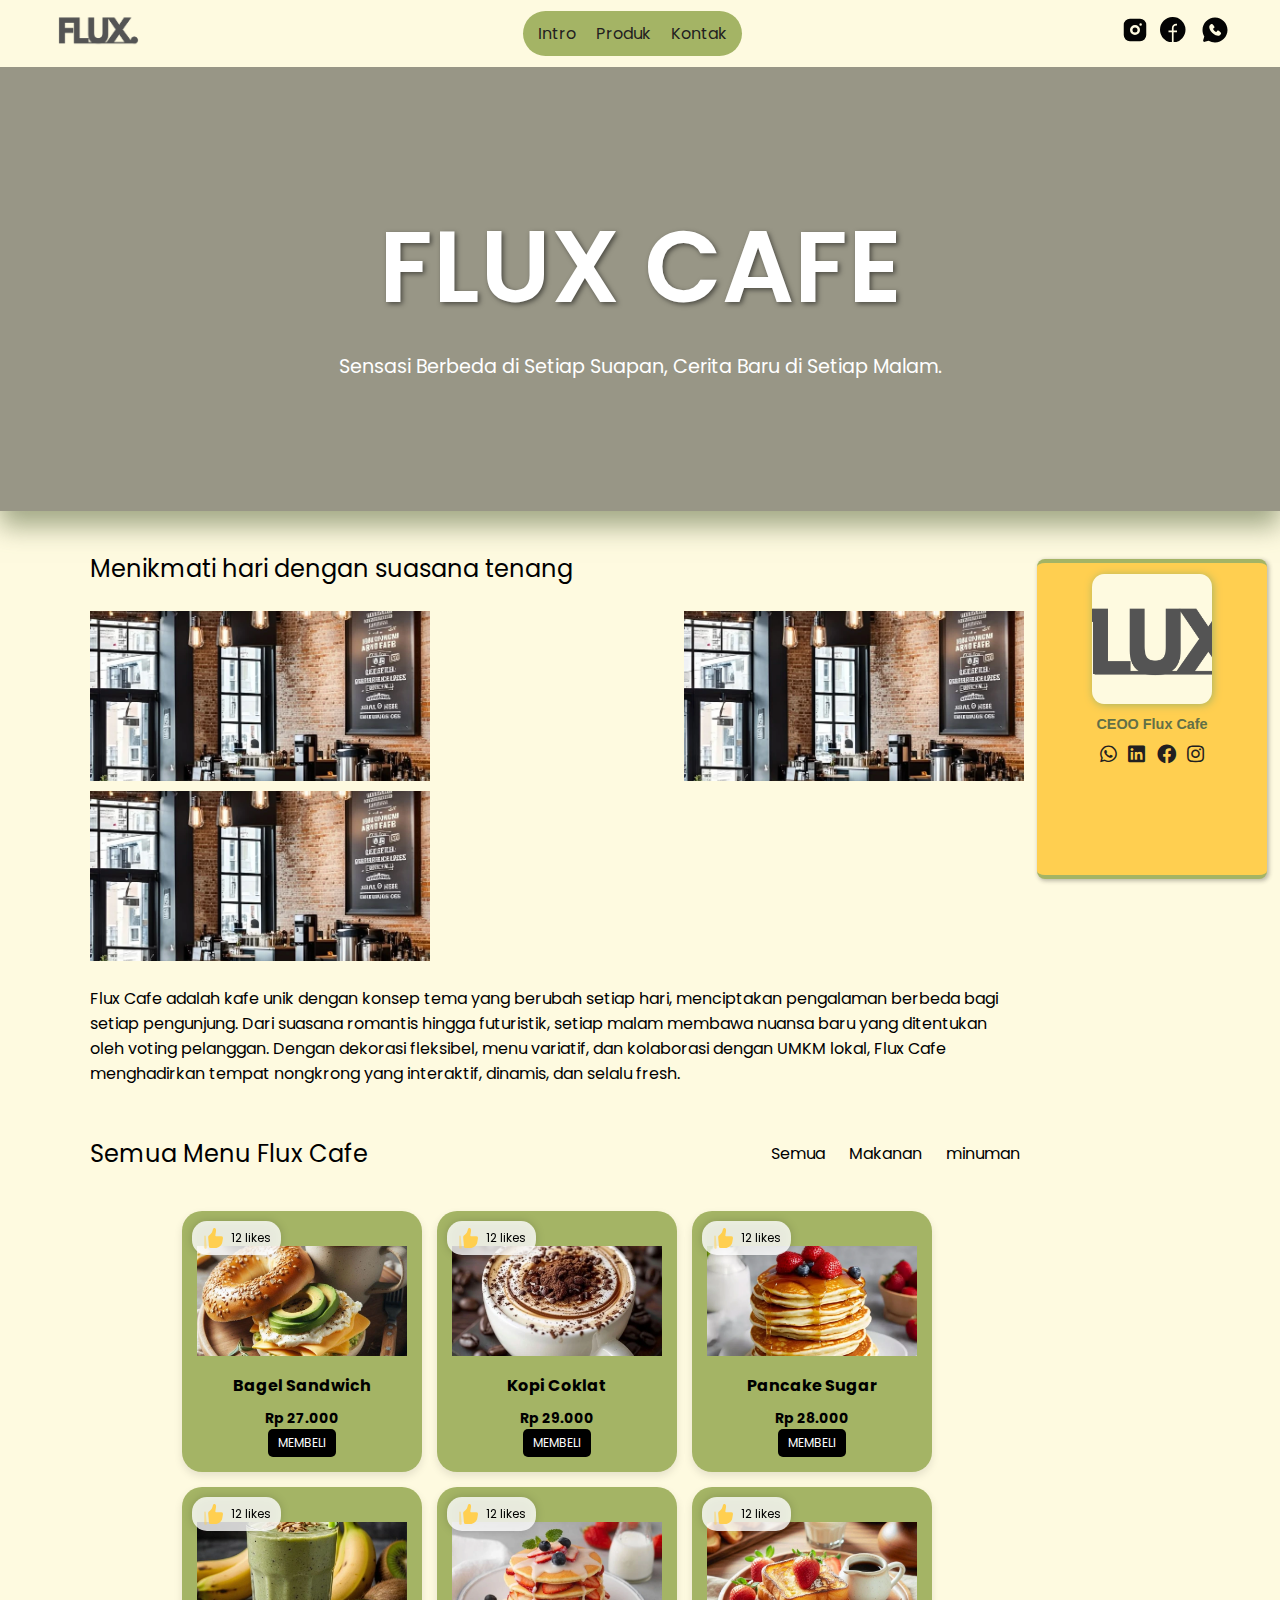
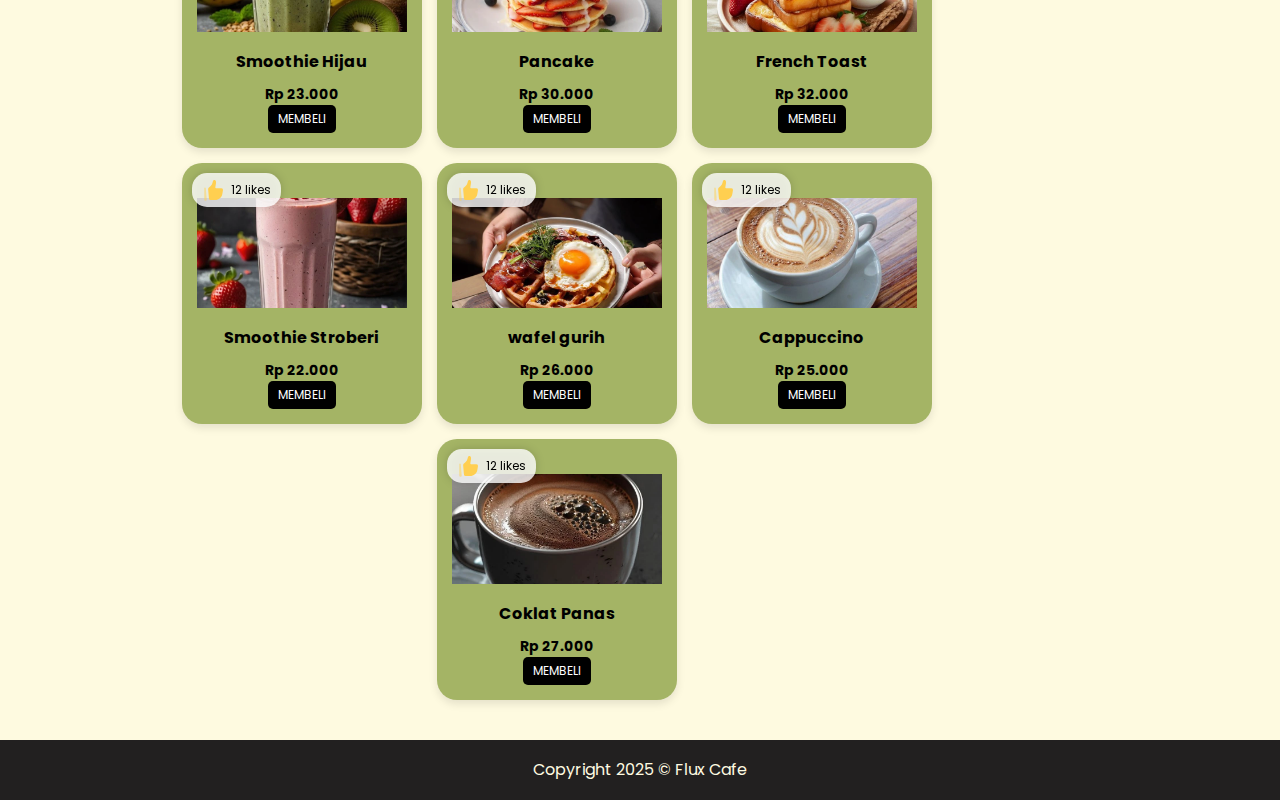
==== index.html @ 7bf309d8 "feat: menambahkan semua file dan berkas yang telah terbuat" ====
<!DOCTYPE html>
<html lang="en">

<head>
	<meta charset="UTF-8">
	<meta name="viewport" content="width=device-width, initial-scale=1.0">
	<title>Fluex Cafe | Landing Page</title>
	<link rel="stylesheet" href="assets/css/style.css">
	<link rel="preconnect" href="https://fonts.googleapis.com">
<!-- font  -->
<link rel="preconnect" href="https://fonts.googleapis.com">
<link rel="preconnect" href="https://fonts.gstatic.com" crossorigin>
<link href="https://fonts.googleapis.com/css2?family=Inter:ital,opsz,wght@0,14..32,100..900;1,14..32,100..900&family=Noto+Sans:ital,wght@0,100..900;1,100..900&family=Poppins:wght@300;400;600&display=swap" rel="stylesheet">
<!-- icon -->
  <!-- CDN -->
  <link rel="stylesheet" href="https://cdnjs.cloudflare.com/ajax/libs/font-awesome/5.15.4/css/all.min.css" integrity="sha512-1ycn6IcaQQ40/MKBW2W4Rhis/DbILU74C1vSrLJxCq57o941Ym01SwNsOMqvEBFlcgUa6xLiPY/NS5R+E6ztJQ==" crossorigin="anonymous" referrerpolicy="no-referrer">
</head>

<body>
	<header>
		<div class="logo">
			<img src="assets/img/icon-flux.png" alt="Flux Logo">
		</div>
		
		<nav>
			<ul class="nav-links">
				<li><a href="#intro">Intro</a>
				</li>
				<li><a href="#produk">Produk</a></li>
				<li><a href="#produk">Kontak</a></li>
			</ul>
		</nav>
		<div class="social-media">
			<div class="media">
				<a href="#">
					<svg xmlns="http://www.w3.org/2000/svg" width="100%" viewBox="0 0 24 24">
						<g fill="none">
							<path
								d="m12.593 23.258l-.011.002l-.071.035l-.02.004l-.014-.004l-.071-.035q-.016-.005-.024.005l-.004.01l-.017.428l.005.02l.01.013l.104.074l.015.004l.012-.004l.104-.074l.012-.016l.004-.017l-.017-.427q-.004-.016-.017-.018m.265-.113l-.013.002l-.185.093l-.01.01l-.003.011l.018.43l.005.012l.008.007l.201.093q.019.005.029-.008l.004-.014l-.034-.614q-.005-.018-.02-.022m-.715.002a.02.02 0 0 0-.027.006l-.006.014l-.034.614q.001.018.017.024l.015-.002l.201-.093l.01-.008l.004-.011l.017-.43l-.003-.012l-.01-.01z" />
							<path fill="#040404"
								d="M16 3a5 5 0 0 1 5 5v8a5 5 0 0 1-5 5H8a5 5 0 0 1-5-5V8a5 5 0 0 1 5-5zm-4 5a4 4 0 1 0 0 8a4 4 0 0 0 0-8m0 2a2 2 0 1 1 0 4a2 2 0 0 1 0-4m4.5-3.5a1 1 0 1 0 0 2a1 1 0 0 0 0-2" />
						</g>
					</svg>
				</a>
			</div>
			<div class="media"> <a href="#">
					<svg xmlns="http://www.w3.org/2000/svg" width="85%" viewBox="0 0 15 15">
						<path fill="#040404"
							d="M0 7.5a7.5 7.5 0 1 1 8 7.484V9h2V8H8V6.5A1.5 1.5 0 0 1 9.5 5h.5V4h-.5A2.5 2.5 0 0 0 7 6.5V8H5v1h2v5.984A7.5 7.5 0 0 1 0 7.5" />
					</svg>
				</a></div>
			<div class="media">
				<a href="#"><svg xmlns="http://www.w3.org/2000/svg" width="100%" viewBox="0 0 24 24">
						<g fill="none" fill-rule="evenodd">
							<path
								d="m12.593 23.258l-.011.002l-.071.035l-.02.004l-.014-.004l-.071-.035q-.016-.005-.024.005l-.004.01l-.017.428l.005.02l.01.013l.104.074l.015.004l.012-.004l.104-.074l.012-.016l.004-.017l-.017-.427q-.004-.016-.017-.018m.265-.113l-.013.002l-.185.093l-.01.01l-.003.011l.018.43l.005.012l.008.007l.201.093q.019.005.029-.008l.004-.014l-.034-.614q-.005-.018-.02-.022m-.715.002a.02.02 0 0 0-.027.006l-.006.014l-.034.614q.001.018.017.024l.015-.002l.201-.093l.01-.008l.004-.011l.017-.43l-.003-.012l-.01-.01z" />
							<path fill="#040404"
								d="M12 2C6.477 2 2 6.477 2 12c0 1.89.525 3.66 1.438 5.168L2.546 20.2A1.01 1.01 0 0 0 3.8 21.454l3.032-.892A9.96 9.96 0 0 0 12 22c5.523 0 10-4.477 10-10S17.523 2 12 2M9.738 14.263c2.023 2.022 3.954 2.289 4.636 2.314c1.037.038 2.047-.754 2.44-1.673a.7.7 0 0 0-.088-.703c-.548-.7-1.289-1.203-2.013-1.703a.71.71 0 0 0-.973.158l-.6.915a.23.23 0 0 1-.305.076c-.407-.233-1-.629-1.426-1.055s-.798-.992-1.007-1.373a.23.23 0 0 1 .067-.291l.924-.686a.71.71 0 0 0 .12-.94c-.448-.656-.97-1.49-1.727-2.043a.7.7 0 0 0-.684-.075c-.92.394-1.716 1.404-1.678 2.443c.025.682.292 2.613 2.314 4.636" />
						</g>
					</svg></a>
			</div>
		</div>
		<!-- checked -->
		<!-- <label for="menu-hamburger"> -->

		
		<!-- <div  id="menu-hamburger" class="hamburger">
			<span ></span>
			<span></span>
			<span ></span>
			<span></span>	
		</div> -->

	</header>
	<div class="background">
		<div class="content">
			<h1>FLUX CAFE</h1>
			<p class="">Sensasi Berbeda di Setiap Suapan, Cerita Baru di Setiap Malam.</p>
		</div>
	</div>
	<main>
			<section class="about-cafe">
				<div class="about-text">
					<h2>Menikmati hari dengan suasana tenang</h2>
					<!-- <hr> -->
				</div>
				
				<div class="about-images">
					<figure class="image-box">
						<img src="/assets/img/cafe/641bdd769d71641649d7f9b289ea0843.webp" width="100%" alt="Suasana Cafe">
					</figure>
					<figure class="image-box">
						<img src="/assets/img/cafe/641bdd769d71641649d7f9b289ea0843.webp" width="100%" alt="Menu Andalan">
					</figure>
					<figure class="image-box">
						<img src="/assets/img/cafe/641bdd769d71641649d7f9b289ea0843.webp" width="100%" alt="Pengalaman Unik">
					</figure>
				</div>
				
				<article>
					<p>
						<strong>Flux Cafe</strong> adalah kafe unik dengan konsep tema yang berubah setiap hari, menciptakan pengalaman berbeda bagi setiap pengunjung. Dari suasana romantis hingga futuristik, setiap malam membawa nuansa baru yang ditentukan oleh voting pelanggan. Dengan dekorasi fleksibel, menu variatif, dan kolaborasi dengan UMKM lokal, Flux Cafe menghadirkan tempat nongkrong yang interaktif, dinamis, dan selalu fresh.
					</p>
				</article>
			</section>
			<section class="menu-flux">
					<!-- <h2>Menikmati hari dengan suasana tenang</h2> -->
					
					<article class="menu-flux-link">
						<h2>Semua Menu Flux Cafe</h2>
						<ul>
							<li id="semua" onClick="showAllMenu()">
								Semua
							</li>
							<li id="Makanan" onclick="filterMenu('food')">
								Makanan
							</li>
							<li id="minuman" onclick="filterMenu('drink')">
								minuman
							</li>
						</ul>
					</article>
					<div class="menu-card">
						
						
						<!-- <div class="product-card">
							<div class="like-badge">
								<svg xmlns="http://www.w3.org/2000/svg" width="24" height="24" viewBox="0 0 24 24"><path fill="#FFCF50" d="m20.27 16.265l.705-4.08a1.666 1.666 0 0 0-1.64-1.95h-5.182a.833.833 0 0 1-.821-.969l.663-4.045a4.8 4.8 0 0 0-.09-1.973a1.64 1.64 0 0 0-1.093-1.137l-.145-.047a1.35 1.35 0 0 0-.993.068c-.34.164-.588.463-.68.818l-.476 1.834a7.6 7.6 0 0 1-.656 1.679c-.416.777-1.058 1.4-1.725 1.975l-1.44 1.24a1.67 1.67 0 0 0-.572 1.406l.813 9.393A1.666 1.666 0 0 0 8.596 22h4.649c3.481 0 6.452-2.426 7.024-5.735"/><path fill="#FFCF50" fill-rule="evenodd" d="M2.968 9.485a.75.75 0 0 1 .78.685l.97 11.236a1.237 1.237 0 1 1-2.468.107V10.234a.75.75 0 0 1 .718-.749" clip-rule="evenodd" opacity="0.5"/></svg> 30 likes
							</div>
							<figure class="product-image">
								<img src="/assets/img/cafe/641bdd769d71641649d7f9b289ea0843.webp" alt="Lavender Shake">
							</figure>
							<h3 class="product-title">Lavender Shake</h3>
							<p class="product-price">$20.00 <button class="buy-btn">BUY NOW</button></p>
						</div>
						<div class="product-card">
							<div class="like-badge">
								<svg xmlns="http://www.w3.org/2000/svg" width="24" height="24" viewBox="0 0 24 24"><path fill="#FFCF50" d="m20.27 16.265l.705-4.08a1.666 1.666 0 0 0-1.64-1.95h-5.182a.833.833 0 0 1-.821-.969l.663-4.045a4.8 4.8 0 0 0-.09-1.973a1.64 1.64 0 0 0-1.093-1.137l-.145-.047a1.35 1.35 0 0 0-.993.068c-.34.164-.588.463-.68.818l-.476 1.834a7.6 7.6 0 0 1-.656 1.679c-.416.777-1.058 1.4-1.725 1.975l-1.44 1.24a1.67 1.67 0 0 0-.572 1.406l.813 9.393A1.666 1.666 0 0 0 8.596 22h4.649c3.481 0 6.452-2.426 7.024-5.735"/><path fill="#FFCF50" fill-rule="evenodd" d="M2.968 9.485a.75.75 0 0 1 .78.685l.97 11.236a1.237 1.237 0 1 1-2.468.107V10.234a.75.75 0 0 1 .718-.749" clip-rule="evenodd" opacity="0.5"/></svg> 30 likes
							</div>
							<figure class="product-image">
								<img src="/assets/img/cafe/641bdd769d71641649d7f9b289ea0843.webp" alt="Lavender Shake">
							</figure>
							<h3 class="product-title">Lavender Shake</h3>
							<p class="product-price">$20.00 <button class="buy-btn">BUY NOW</button></p>
						</div>
						<div class="product-card">
							<div class="like-badge">
								<svg xmlns="http://www.w3.org/2000/svg" width="24" height="24" viewBox="0 0 24 24"><path fill="#FFCF50" d="m20.27 16.265l.705-4.08a1.666 1.666 0 0 0-1.64-1.95h-5.182a.833.833 0 0 1-.821-.969l.663-4.045a4.8 4.8 0 0 0-.09-1.973a1.64 1.64 0 0 0-1.093-1.137l-.145-.047a1.35 1.35 0 0 0-.993.068c-.34.164-.588.463-.68.818l-.476 1.834a7.6 7.6 0 0 1-.656 1.679c-.416.777-1.058 1.4-1.725 1.975l-1.44 1.24a1.67 1.67 0 0 0-.572 1.406l.813 9.393A1.666 1.666 0 0 0 8.596 22h4.649c3.481 0 6.452-2.426 7.024-5.735"/><path fill="#FFCF50" fill-rule="evenodd" d="M2.968 9.485a.75.75 0 0 1 .78.685l.97 11.236a1.237 1.237 0 1 1-2.468.107V10.234a.75.75 0 0 1 .718-.749" clip-rule="evenodd" opacity="0.5"/></svg> 30 likes
							</div>
							<figure class="product-image">
								<img src="/assets/img/cafe/641bdd769d71641649d7f9b289ea0843.webp" alt="Lavender Shake">
							</figure>
							<h3 class="product-title">Lavender Shake</h3>
							<p class="product-price">$20.00 <button class="buy-btn">BUY NOW</button></p>
						</div>
						<div class="product-card">
							<div class="like-badge">
								<svg xmlns="http://www.w3.org/2000/svg" width="24" height="24" viewBox="0 0 24 24"><path fill="#FFCF50" d="m20.27 16.265l.705-4.08a1.666 1.666 0 0 0-1.64-1.95h-5.182a.833.833 0 0 1-.821-.969l.663-4.045a4.8 4.8 0 0 0-.09-1.973a1.64 1.64 0 0 0-1.093-1.137l-.145-.047a1.35 1.35 0 0 0-.993.068c-.34.164-.588.463-.68.818l-.476 1.834a7.6 7.6 0 0 1-.656 1.679c-.416.777-1.058 1.4-1.725 1.975l-1.44 1.24a1.67 1.67 0 0 0-.572 1.406l.813 9.393A1.666 1.666 0 0 0 8.596 22h4.649c3.481 0 6.452-2.426 7.024-5.735"/><path fill="#FFCF50" fill-rule="evenodd" d="M2.968 9.485a.75.75 0 0 1 .78.685l.97 11.236a1.237 1.237 0 1 1-2.468.107V10.234a.75.75 0 0 1 .718-.749" clip-rule="evenodd" opacity="0.5"/></svg> 30 likes
							</div>
							<figure class="product-image">
								<img src="/assets/img/cafe/641bdd769d71641649d7f9b289ea0843.webp" alt="Lavender Shake">
							</figure>
							<h3 class="product-title">Lavender Shake</h3>
							<p class="product-price">$20.00 <button class="buy-btn">BUY NOW</button></p>
						</div> -->
						
					</div>
					
					
			</section>
	</main>
	<aside id="kontak">
		<div class="profile">
			<!-- <img src="assets/img/profile.png" width="150px" alt="mkeyzxi"> -->
			<img src="assets/img/icon-flux.png" width="150px" alt="mkeyzxi">
			<h3>CEOO Flux Cafe</h3>
			<div class="kontak">
				<ul>
					<li><a href="https://wa.me/085342181132" target="_blank"><i class="fab fa-whatsapp"></i></a></li>
					<li><a href="https://www.linkedin.com/in/makbul-n-ab30a4280/" target="_blank"><i class="fab fa-linkedin"></i></a></li>
					<li><a href="https://www.facebook.com/profile.php?id=100008627230468" target="_blank"><i class="fab fa-facebook"></i></a></li>
					<li><a href="https://www.instagram.com/mkeyzxi/" target="_blank"><i class="fab fa-instagram"></i></a></li>
				</ul>
			</div>
		</div>
	</aside>
	<footer>
		<p>Copyright 2025 &copy; Flux Cafe</p>
	</footer>
	<script src="assets/js/script.js"></script>
</body>


</html>
---- assets/css/style.css ----
.poppins-light {
	font-family: 'Poppins', serif;
	font-weight: 300;
	font-style: normal;
}

.poppins-regular {
	font-family: 'Poppins', serif;
	font-weight: 400;
	font-style: normal;
}

.poppins-semibold {
	font-family: 'Poppins', serif;
	font-weight: 600;
	font-style: normal;
}

* {
	margin: 0;
	padding: 0;
	box-sizing: border-box;
	font-family: 'Poppins', serif;
	font-weight: 400;
	font-style: normal;
}

h1 {
	font-family: 'Poppins', serif;
	font-weight: 600;
	font-style: normal;
}

:root {
	--primary: #a4b465;
	--secondary: #ffcf50;
	--text: #222020;
	--heading: #626f47;
	--background: #fefae0;
}
body {
	font-family: Arial, sans-serif;
	background-color: var(--background);
	display: flex;
	flex-wrap: wrap;
	align-items: start;
	justify-content: start;
}
header {
	display: flex;
	justify-content: space-between;
	align-items: center;
	padding: 5px 50px;
	background-color: #333;
	position: fixed;
	top: -1px;
	left: -1px;
	z-index: 100;
	right: 0;
	color: var(--text);
	background-color: #fefae0;
}
.logo img {
	width: 6em;
}
.nav-links {
	list-style: none;
	display: flex;
	gap: 20px;
}
.nav-links a {
	text-decoration: none;
	color: var(--text);
	font-size: 16px;
}

nav ul.nav-links {
	padding: 10px 15px;
	background-color: var(--primary);
	border-radius: 60px;
}

header .social-media .media {
	width: 30px;
}

/* .hamburger {
	width: 32px;
	display: none;
	flex-direction: column;
	justify-content: center;
	align-items: end;
	gap: 3px;
	cursor: pointer;
}
.hamburger span {
	display: block;
	height: 3px;
	background-color: #4a5568;
	border-radius: 4px;
	transition: all 0.3s ease;
}
.hamburger span:nth-child(1),
.hamburger span:nth-child(3) {
	width: 100%;
}
.hamburger span:nth-child(2),
.hamburger span:nth-child(4) {
	width: 90%;
}
.hamburger:hover span {
	background-color: #2563eb;
} */

/* class rotate humberger */
.rotate-humburger-span0 {
	transform: translateY(11px) rotate(45deg) !important;
}
.rotate-humburger-span2 {
	transform: translateY(-1px) rotate(-45deg) !important;
}
/* end rotate humberger */


.social-media {
	display: flex;
	gap: 10px;
	flex-direction: row;
	justify-content: center;
	align-items: center;
}
.social-media a {
	text-decoration: none;
	color: var(--text);
	font-size: 18px;
}

/* main */
/* Main styling */
.background {
	position: relative;
	background-image: url('../img/cafe/background-beranda.png');
	background-size: cover;
	background-position: center;
	background-repeat: no-repeat;
	width: 100%;
	height: 50vh; /* Lebih tinggi agar lebih elegan */
	display: flex;
	align-items: center;
	justify-content: center;
	color: var(--primary);
	text-align: center;
	overflow: hidden;
	box-shadow: 0px 15px 25px rgba(98, 111, 71, 0.6);
	margin-top: 3.8rem;
}

/* Overlay effect */
.background::before {
	content: '';
	position: absolute;
	top: 0;
	left: 0;
	width: 100%;
	height: 100%;
	background: rgba(0, 0, 0, 0.4); /* Efek gelap agar teks lebih jelas */
}

/* Content Styling */
.content {
	position: relative;
	z-index: 2;
	max-width: 650px;
	text-align: center;
	padding: 20px;
}

.content h1 {
	font-size: 6.3rem;
	color: #fff;
	text-shadow: 2px 2px 5px rgba(0, 0, 0, 0.5);
}

.content p {
	font-size: 1.2rem;
	color: #fff;
	margin-top: 10px;
	text-align: center;
}

/* animasi fadeIn */
@keyframes fadeIn {
	from {
		opacity: 0;
		transform: translateY(20px);
	}
	to {
		opacity: 1;
		transform: translateY(0);
	}
}
.about-animation {
    background-color: #ffcf50;
    color: #626f47;
    transform: scale(0.8); /* Awalnya lebih kecil */
    animation: fadeScaleIn 0.6s ease-in forwards; /* Menjalankan animasi */
}

@keyframes fadeScaleIn {
    0% {
        opacity: 0.2;
        transform: scale(0.8);
    }
    100% {
        opacity: 1;
        transform: scale(1);
		border-radius: 5px;
    }
}

@keyframes custom {
	from {
		background-size: 0;
	}to {
		background-size: 100%;
}}

.content {
	animation: fadeIn 1s ease-in-out;
}

main {
	width: 80%;
	/* background-color: red !important; */
	display: flex;
	flex-direction: column;
	justify-items: center;
	align-items: center;
	gap: 40px;
	padding-top: 2.5rem;
	padding-bottom: 2.5rem;
	padding-left: 7%;
}
/* about-cafe */

section.about-cafe {
	width: 100%;

	/* color: red; */

	display: flex;
	flex-direction: column;
	align-items: start;
	justify-content: center;
	gap: 25px;
}
p {
	text-align: left;
}
section.about-cafe .about-text hr {
	height: 100%;
	width: 1px;
	background-color: var(--text);
	border: none;
	margin: 0 10px;
	display: flex;
	color: black;
}
/* end about cafe */

section.about-cafe .about-images {
	width: 100%;
	display: flex;
	gap: 10px;
	justify-content: space-between;
	align-items: center;
	flex-wrap: wrap;
}
section.about-cafe figure {
	width: 340px;
	height: 170px;
	overflow: clip;
}
img {
	width: 100%; /* Sesuaikan dengan kebutuhan */
	height: 100%;
	object-fit: cover;
	object-position: center;
}

/* h2 {
    text-align: left !important;
} */

main section.menu-flux {
	width: 100%;
	display: flex;
	flex-direction: column;
	justify-items: center;
	align-items: center;
}
main section.menu-flux .menu-flux-link {
	justify-content: space-between;
	align-items: center;
	cursor: pointer;
}

main section.menu-flux article {
	width: 100%;
	display: flex;
	flex-wrap: wrap;
	justify-content: space-between;
	margin: 10px 5% 40px 5%;
	align-items: center;
}

main section.menu-flux ul {
	display: flex;
	list-style: none;
	gap: 1em;
}

main section.menu-flux ul li {
	
	padding: 4px;
}


/* main section.menu-flux ul li:hover {
	color: var(--heading);
	background-color: var(--secondary);
	border-radius: 5px 10px 5px 5px;
	-webkit-border-radius: 5px 10px 5px 5px;
	-moz-border-radius: 5px 10px 5px 5px;
	-ms-border-radius: 5px 10px 5px 5px;
	-o-border-radius: 5px 10px 5px 5px;
} */

/* card */
main section.menu-flux .menu-card {
	width: 100%;
	display: flex;
	flex-wrap: wrap; /* Agar konten turun ke bawah jika tidak muat */
	justify-content: center; /* Menengahkan konten */
	gap: 15px; /* Jarak antar elemen */
	/* padding: 10px;
    margin: 20px; */
	/* background-color: #333; */
}
.product-card {
	width: 240px;
	background: var(--primary); /* Warna soft beige */
	border-radius: 20px;
	padding: 15px;
	text-align: center;
	box-shadow: 0 4px 8px rgba(0, 0, 0, 0.1);
	position: relative;
	font-family: Arial, sans-serif;
}

.like-badge {
	position: absolute;
	top: 10px;
	left: 10px;
	background: rgba(255, 255, 255, 0.8);
	padding: 5px 10px;
	border-radius: 15px;
	font-size: 12px;
	display: flex;
	align-items: center;
	gap: 5px;
	filter: drop-shadow(0 0px 4px rgba(0, 0, 0, 0.2));
}

.product-image img {
	width: 100%;
	height: 110px;
	margin-top: 20px;
}

.product-title {
	font-size: 16px;
	font-weight: bold;
	margin: 10px 0;
}

.product-price {
	font-size: 14px;
	font-weight: bold;
	display: flex;
	align-items: center;
	justify-content: center;
	gap: 10px;
}

.buy-btn {
	background: black;
	color: white;
	border: none;
	padding: 5px 10px;
	border-radius: 5px;
	font-size: 12px;
	cursor: pointer;
}

.buy-btn:hover {
	background: #444;
}

/* aside */
/* --- Aside Profile --- */
/* --- Variabel Warna --- */
:root {
	--primary: #a4b465;
	--secondary: #ffcf50;
	--text: #222020;
	--heading: #626f47;
	--background: #fefae0;
}

/* --- Aside Profile --- */
aside#kontak {
	width: 230px;
	height: 320px;
	background-color: var(--secondary); /* Background mengikuti secondary */
	padding: 0.7rem;
	border-top: 4px solid var(--primary);
	border-bottom: 4px solid var(--primary);
	border-radius: 8px;
	margin: 3rem auto;

	position: relative;
	box-shadow: 1.5px 1.5px 4px rgba(34, 32, 32, 0.3);
	text-align: center;
	display: flex;
	flex-direction: column;
	align-items: center;
}

/* --- Gambar Profil --- */
aside#kontak .profile img {
	display: block;
	margin: 0 auto;
	width: 120px;
	border-radius: 10%;
	filter: drop-shadow(1.5px 1.5px 4px var(--primary));
	transition: opacity 0.3s ease-in-out;
}

/* --- Nama Posisi --- */
aside#kontak h3 {
	font-family: 'Urbanist', sans-serif;
	font-size: 0.9rem;
	color: var(--heading);
	margin-top: 0.8rem;
	font-weight: bold;
	text-align: center;
}

/* --- Media Sosial --- */
aside#kontak .kontak ul {
	display: flex;
	justify-content: center;
	gap: 0.7rem;
	list-style: none;
	margin-top: 8px;
	padding: 0;
}

aside#kontak .kontak ul li a {
	font-size: 1.2rem;
	color: var(--text);
	transition: color 0.3s ease;
}

aside#kontak .kontak ul li a:hover {
	color: var(--heading);
}

/* --- Efek Hover pada Aside --- */
aside#kontak::before {
	content: 'Makbul N';
	position: absolute;
	left: 50%;
	top: 50%;
	transform: translate(-50%, -50%) rotate(-15deg);
	opacity: 0;
	color: var(--primary);
	font-size: 1.3em;
	font-family: 'Urbanist', sans-serif;
	font-weight: bold;
	transition: opacity 0.3s ease-in-out;
}

/* --- Hover: Kurangi Opacity Gambar Supaya Tulisan Terlihat --- */
aside#kontak:hover::before {
	opacity: 1;
	color: var(--text);
}

aside#kontak:hover img {
	opacity: 0.3;
	transition: opacity 0.3s ease-in-out;
}

/* end aside */

/* footer */
footer {
	width: 100%;
	height: 60px;
	display: flex;
	justify-content: center;
	align-items: center;
	background-color: var(--text);
	color: var(--background);
}
/* end footer */

@media (max-width: 768px) {
	
	.nav-links {
		display: none;
		flex-direction: column;
		position: absolute;
		top: 60px;
		left: 0;
		width: 100%;
		background-color: var(--primary);
		text-align: center;
		padding: 10px 0;
	}
	header .social-media .media {
		display: none;
	}
	.nav-links.active {
		display: flex;
	}
	main section.menu-flux .menu-flux-link {
		justify-content: center;
		align-items: center;
	}
	main {
		width: 100%;
		/* padding: 10px 5px; */
	}
	main section.menu-flux .menu-card {
		/* padding: 5px 5px; */
		display: flex;
		justify-content: center;
		align-items: center;
		flex: wrap;
		/* background: red; */
	}
	
	main section.menu-flux .menu-card .product-card {
		width: 160px;
		padding: 10px 0;
	}

	main section.menu-flux ul {
		gap: 0.2em;
	}

	main section.menu-flux ul li {
		padding: 4px;
	}

	main section.menu-flux ul li a {
		text-decoration: none;
		padding: 3px;
	}
	h1 {
		line-height: 100px;
	}
	#menu-hamburger {
		display: flex;
	}
}

@media screen and (max-width: 1024px) {
	main {
		width: 100%;
		padding-inline: 20px;
	}

	

	section.about-cafe {
		align-items: center;
		text-align: center;
	}

	section.about-cafe .about-images {
		gap: 15px;
	}

	section.about-cafe figure {
		flex: 1;
	}

	main section.menu-flux ul {
		flex-wrap: wrap;
		justify-content: center;
	}

	main section.menu-flux .menu-card {
		justify-content: center;
	}

	.product-card {
		width: 180px;
	}

	aside#kontak {
		width: 200px;
		height: auto;
		padding: 10px;
	}
}
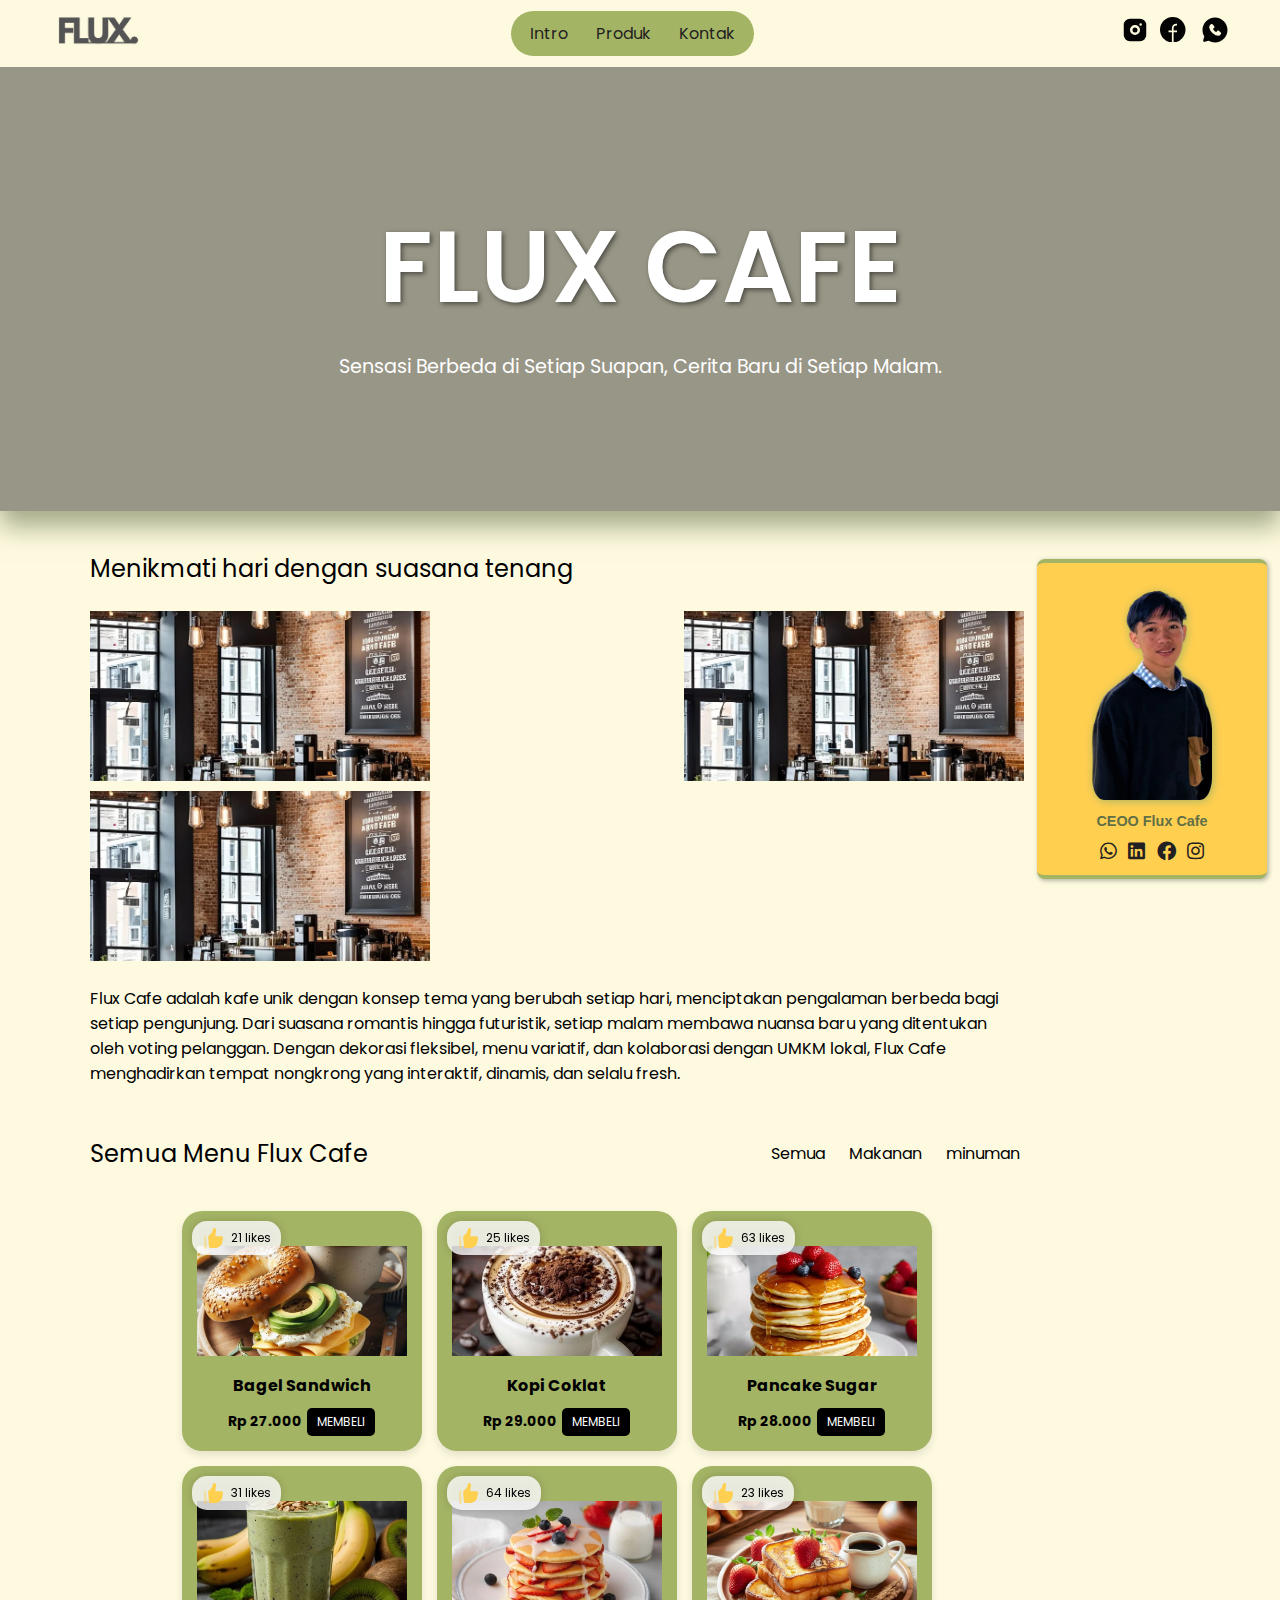
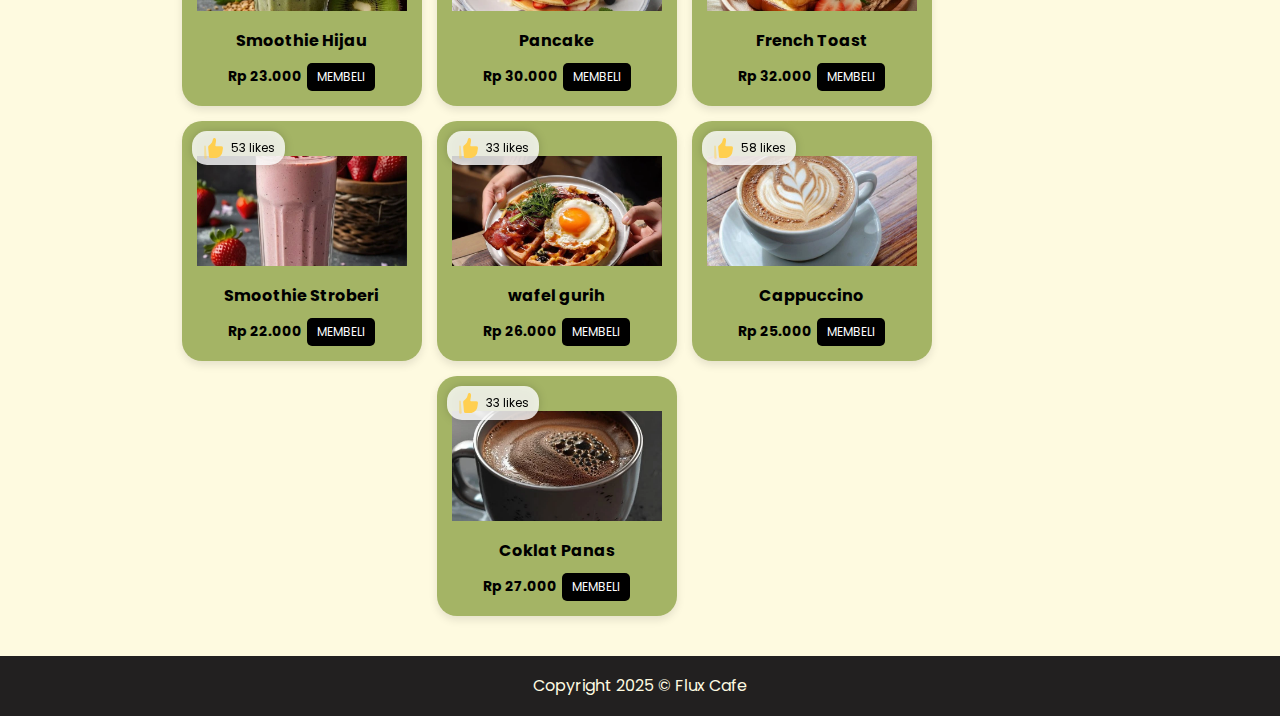
==== commit 81a63519: "feat(humburger-menu): memodifikasi dan menambahkan effect" ====
--- a/index.html
+++ b/index.html
@@ -7,13 +7,17 @@
 	<title>Fluex Cafe | Landing Page</title>
 	<link rel="stylesheet" href="assets/css/style.css">
 	<link rel="preconnect" href="https://fonts.googleapis.com">
-<!-- font  -->
-<link rel="preconnect" href="https://fonts.googleapis.com">
-<link rel="preconnect" href="https://fonts.gstatic.com" crossorigin>
-<link href="https://fonts.googleapis.com/css2?family=Inter:ital,opsz,wght@0,14..32,100..900;1,14..32,100..900&family=Noto+Sans:ital,wght@0,100..900;1,100..900&family=Poppins:wght@300;400;600&display=swap" rel="stylesheet">
-<!-- icon -->
-  <!-- CDN -->
-  <link rel="stylesheet" href="https://cdnjs.cloudflare.com/ajax/libs/font-awesome/5.15.4/css/all.min.css" integrity="sha512-1ycn6IcaQQ40/MKBW2W4Rhis/DbILU74C1vSrLJxCq57o941Ym01SwNsOMqvEBFlcgUa6xLiPY/NS5R+E6ztJQ==" crossorigin="anonymous" referrerpolicy="no-referrer">
+	<!-- font  -->
+	<link rel="preconnect" href="https://fonts.googleapis.com">
+	<link rel="preconnect" href="https://fonts.gstatic.com" crossorigin>
+	<link
+		href="https://fonts.googleapis.com/css2?family=Inter:ital,opsz,wght@0,14..32,100..900;1,14..32,100..900&family=Noto+Sans:ital,wght@0,100..900;1,100..900&family=Poppins:wght@300;400;600&display=swap"
+		rel="stylesheet">
+	<!-- icon -->
+	<!-- CDN -->
+	<link rel="stylesheet" href="https://cdnjs.cloudflare.com/ajax/libs/font-awesome/5.15.4/css/all.min.css"
+		integrity="sha512-1ycn6IcaQQ40/MKBW2W4Rhis/DbILU74C1vSrLJxCq57o941Ym01SwNsOMqvEBFlcgUa6xLiPY/NS5R+E6ztJQ=="
+		crossorigin="anonymous" referrerpolicy="no-referrer">
 </head>
 
 <body>
@@ -21,7 +25,7 @@
 		<div class="logo">
 			<img src="assets/img/icon-flux.png" alt="Flux Logo">
 		</div>
-		
+
 		<nav>
 			<ul class="nav-links">
 				<li><a href="#intro">Intro</a>
@@ -63,15 +67,22 @@
 		<!-- checked -->
 		<!-- <label for="menu-hamburger"> -->
 
-		
-		<!-- <div  id="menu-hamburger" class="hamburger">
-			<span ></span>
-			<span></span>
-			<span ></span>
-			<span></span>	
-		</div> -->
+
+		<div id="menu-hamburger" class="hamburger">
+			<span></span>
+			<span></span>
+			<span></span>
+			<span></span>
+		</div>
 
 	</header>
+	<div class="sidebar" id="sidebar">
+		<ul>
+			<li><a href="#">Info</a></li>
+			<li><a href="#">Produk</a></li>
+			<li><a href="#">Kontak</a></li>
+		</ul>
+	</div>
 	<div class="background">
 		<div class="content">
 			<h1>FLUX CAFE</h1>
@@ -79,107 +90,76 @@
 		</div>
 	</div>
 	<main>
-			<section class="about-cafe">
-				<div class="about-text">
-					<h2>Menikmati hari dengan suasana tenang</h2>
-					<!-- <hr> -->
-				</div>
-				
-				<div class="about-images">
-					<figure class="image-box">
-						<img src="/assets/img/cafe/641bdd769d71641649d7f9b289ea0843.webp" width="100%" alt="Suasana Cafe">
-					</figure>
-					<figure class="image-box">
-						<img src="/assets/img/cafe/641bdd769d71641649d7f9b289ea0843.webp" width="100%" alt="Menu Andalan">
-					</figure>
-					<figure class="image-box">
-						<img src="/assets/img/cafe/641bdd769d71641649d7f9b289ea0843.webp" width="100%" alt="Pengalaman Unik">
-					</figure>
-				</div>
-				
-				<article>
-					<p>
-						<strong>Flux Cafe</strong> adalah kafe unik dengan konsep tema yang berubah setiap hari, menciptakan pengalaman berbeda bagi setiap pengunjung. Dari suasana romantis hingga futuristik, setiap malam membawa nuansa baru yang ditentukan oleh voting pelanggan. Dengan dekorasi fleksibel, menu variatif, dan kolaborasi dengan UMKM lokal, Flux Cafe menghadirkan tempat nongkrong yang interaktif, dinamis, dan selalu fresh.
-					</p>
-				</article>
-			</section>
-			<section class="menu-flux">
-					<!-- <h2>Menikmati hari dengan suasana tenang</h2> -->
-					
-					<article class="menu-flux-link">
-						<h2>Semua Menu Flux Cafe</h2>
-						<ul>
-							<li id="semua" onClick="showAllMenu()">
-								Semua
-							</li>
-							<li id="Makanan" onclick="filterMenu('food')">
-								Makanan
-							</li>
-							<li id="minuman" onclick="filterMenu('drink')">
-								minuman
-							</li>
-						</ul>
-					</article>
-					<div class="menu-card">
-						
-						
-						<!-- <div class="product-card">
-							<div class="like-badge">
-								<svg xmlns="http://www.w3.org/2000/svg" width="24" height="24" viewBox="0 0 24 24"><path fill="#FFCF50" d="m20.27 16.265l.705-4.08a1.666 1.666 0 0 0-1.64-1.95h-5.182a.833.833 0 0 1-.821-.969l.663-4.045a4.8 4.8 0 0 0-.09-1.973a1.64 1.64 0 0 0-1.093-1.137l-.145-.047a1.35 1.35 0 0 0-.993.068c-.34.164-.588.463-.68.818l-.476 1.834a7.6 7.6 0 0 1-.656 1.679c-.416.777-1.058 1.4-1.725 1.975l-1.44 1.24a1.67 1.67 0 0 0-.572 1.406l.813 9.393A1.666 1.666 0 0 0 8.596 22h4.649c3.481 0 6.452-2.426 7.024-5.735"/><path fill="#FFCF50" fill-rule="evenodd" d="M2.968 9.485a.75.75 0 0 1 .78.685l.97 11.236a1.237 1.237 0 1 1-2.468.107V10.234a.75.75 0 0 1 .718-.749" clip-rule="evenodd" opacity="0.5"/></svg> 30 likes
-							</div>
-							<figure class="product-image">
-								<img src="/assets/img/cafe/641bdd769d71641649d7f9b289ea0843.webp" alt="Lavender Shake">
-							</figure>
-							<h3 class="product-title">Lavender Shake</h3>
-							<p class="product-price">$20.00 <button class="buy-btn">BUY NOW</button></p>
-						</div>
-						<div class="product-card">
-							<div class="like-badge">
-								<svg xmlns="http://www.w3.org/2000/svg" width="24" height="24" viewBox="0 0 24 24"><path fill="#FFCF50" d="m20.27 16.265l.705-4.08a1.666 1.666 0 0 0-1.64-1.95h-5.182a.833.833 0 0 1-.821-.969l.663-4.045a4.8 4.8 0 0 0-.09-1.973a1.64 1.64 0 0 0-1.093-1.137l-.145-.047a1.35 1.35 0 0 0-.993.068c-.34.164-.588.463-.68.818l-.476 1.834a7.6 7.6 0 0 1-.656 1.679c-.416.777-1.058 1.4-1.725 1.975l-1.44 1.24a1.67 1.67 0 0 0-.572 1.406l.813 9.393A1.666 1.666 0 0 0 8.596 22h4.649c3.481 0 6.452-2.426 7.024-5.735"/><path fill="#FFCF50" fill-rule="evenodd" d="M2.968 9.485a.75.75 0 0 1 .78.685l.97 11.236a1.237 1.237 0 1 1-2.468.107V10.234a.75.75 0 0 1 .718-.749" clip-rule="evenodd" opacity="0.5"/></svg> 30 likes
-							</div>
-							<figure class="product-image">
-								<img src="/assets/img/cafe/641bdd769d71641649d7f9b289ea0843.webp" alt="Lavender Shake">
-							</figure>
-							<h3 class="product-title">Lavender Shake</h3>
-							<p class="product-price">$20.00 <button class="buy-btn">BUY NOW</button></p>
-						</div>
-						<div class="product-card">
-							<div class="like-badge">
-								<svg xmlns="http://www.w3.org/2000/svg" width="24" height="24" viewBox="0 0 24 24"><path fill="#FFCF50" d="m20.27 16.265l.705-4.08a1.666 1.666 0 0 0-1.64-1.95h-5.182a.833.833 0 0 1-.821-.969l.663-4.045a4.8 4.8 0 0 0-.09-1.973a1.64 1.64 0 0 0-1.093-1.137l-.145-.047a1.35 1.35 0 0 0-.993.068c-.34.164-.588.463-.68.818l-.476 1.834a7.6 7.6 0 0 1-.656 1.679c-.416.777-1.058 1.4-1.725 1.975l-1.44 1.24a1.67 1.67 0 0 0-.572 1.406l.813 9.393A1.666 1.666 0 0 0 8.596 22h4.649c3.481 0 6.452-2.426 7.024-5.735"/><path fill="#FFCF50" fill-rule="evenodd" d="M2.968 9.485a.75.75 0 0 1 .78.685l.97 11.236a1.237 1.237 0 1 1-2.468.107V10.234a.75.75 0 0 1 .718-.749" clip-rule="evenodd" opacity="0.5"/></svg> 30 likes
-							</div>
-							<figure class="product-image">
-								<img src="/assets/img/cafe/641bdd769d71641649d7f9b289ea0843.webp" alt="Lavender Shake">
-							</figure>
-							<h3 class="product-title">Lavender Shake</h3>
-							<p class="product-price">$20.00 <button class="buy-btn">BUY NOW</button></p>
-						</div>
-						<div class="product-card">
-							<div class="like-badge">
-								<svg xmlns="http://www.w3.org/2000/svg" width="24" height="24" viewBox="0 0 24 24"><path fill="#FFCF50" d="m20.27 16.265l.705-4.08a1.666 1.666 0 0 0-1.64-1.95h-5.182a.833.833 0 0 1-.821-.969l.663-4.045a4.8 4.8 0 0 0-.09-1.973a1.64 1.64 0 0 0-1.093-1.137l-.145-.047a1.35 1.35 0 0 0-.993.068c-.34.164-.588.463-.68.818l-.476 1.834a7.6 7.6 0 0 1-.656 1.679c-.416.777-1.058 1.4-1.725 1.975l-1.44 1.24a1.67 1.67 0 0 0-.572 1.406l.813 9.393A1.666 1.666 0 0 0 8.596 22h4.649c3.481 0 6.452-2.426 7.024-5.735"/><path fill="#FFCF50" fill-rule="evenodd" d="M2.968 9.485a.75.75 0 0 1 .78.685l.97 11.236a1.237 1.237 0 1 1-2.468.107V10.234a.75.75 0 0 1 .718-.749" clip-rule="evenodd" opacity="0.5"/></svg> 30 likes
-							</div>
-							<figure class="product-image">
-								<img src="/assets/img/cafe/641bdd769d71641649d7f9b289ea0843.webp" alt="Lavender Shake">
-							</figure>
-							<h3 class="product-title">Lavender Shake</h3>
-							<p class="product-price">$20.00 <button class="buy-btn">BUY NOW</button></p>
-						</div> -->
-						
-					</div>
-					
-					
-			</section>
+		<section class="about-cafe">
+			<div class="about-text">
+				<h2>Menikmati hari dengan suasana tenang</h2>
+				<!-- <hr> -->
+			</div>
+
+			<div class="about-images">
+				<figure class="image-box">
+					<img src="/assets/img/cafe/641bdd769d71641649d7f9b289ea0843.webp" width="100%" alt="Suasana Cafe">
+				</figure>
+				<figure class="image-box">
+					<img src="/assets/img/cafe/641bdd769d71641649d7f9b289ea0843.webp" width="100%" alt="Menu Andalan">
+				</figure>
+				<figure class="image-box">
+					<img src="/assets/img/cafe/641bdd769d71641649d7f9b289ea0843.webp" width="100%"
+						alt="Pengalaman Unik">
+				</figure>
+			</div>
+
+			<article>
+				<p>
+					<strong>Flux Cafe</strong> adalah kafe unik dengan konsep tema yang berubah setiap hari, menciptakan
+					pengalaman berbeda bagi setiap pengunjung. Dari suasana romantis hingga futuristik, setiap malam
+					membawa nuansa baru yang ditentukan oleh voting pelanggan. Dengan dekorasi fleksibel, menu variatif,
+					dan kolaborasi dengan UMKM lokal, Flux Cafe menghadirkan tempat nongkrong yang interaktif, dinamis,
+					dan selalu fresh.
+				</p>
+			</article>
+		</section>
+		<section class="menu-flux">
+			<!-- <h2>Menikmati hari dengan suasana tenang</h2> -->
+
+			<article class="menu-flux-link">
+				<h2>Semua Menu Flux Cafe</h2>
+				<ul>
+					<li id="semua" onClick="showAllMenu()">
+						Semua
+					</li>
+					<li id="Makanan" onclick="filterMenu('food')">
+						Makanan
+					</li>
+					<li id="minuman" onclick="filterMenu('drink')">
+						minuman
+					</li>
+				</ul>
+			</article>
+			<div class="menu-card">
+
+
+			
+
+			</div>
+
+
+		</section>
 	</main>
 	<aside id="kontak">
 		<div class="profile">
-			<!-- <img src="assets/img/profile.png" width="150px" alt="mkeyzxi"> -->
-			<img src="assets/img/icon-flux.png" width="150px" alt="mkeyzxi">
+			<img src="assets/img/profile.png" width="150px" alt="mkeyzxi">
+			<!-- <img src="assets/img/icon-flux.png" width="150px" alt="mkeyzxi"> -->
 			<h3>CEOO Flux Cafe</h3>
 			<div class="kontak">
 				<ul>
 					<li><a href="https://wa.me/085342181132" target="_blank"><i class="fab fa-whatsapp"></i></a></li>
-					<li><a href="https://www.linkedin.com/in/makbul-n-ab30a4280/" target="_blank"><i class="fab fa-linkedin"></i></a></li>
-					<li><a href="https://www.facebook.com/profile.php?id=100008627230468" target="_blank"><i class="fab fa-facebook"></i></a></li>
-					<li><a href="https://www.instagram.com/mkeyzxi/" target="_blank"><i class="fab fa-instagram"></i></a></li>
+					<li><a href="https://www.linkedin.com/in/makbul-n-ab30a4280/" target="_blank"><i
+								class="fab fa-linkedin"></i></a></li>
+					<li><a href="https://www.facebook.com/profile.php?id=100008627230468" target="_blank"><i
+								class="fab fa-facebook"></i></a></li>
+					<li><a href="https://www.instagram.com/mkeyzxi/" target="_blank"><i
+								class="fab fa-instagram"></i></a></li>
 				</ul>
 			</div>
 		</div>
@@ -191,4 +171,45 @@
 </body>
 
 
-</html>+</html>
+
+	<!-- <div class="product-card">
+							<div class="like-badge">
+								<svg xmlns="http://www.w3.org/2000/svg" width="24" height="24" viewBox="0 0 24 24"><path fill="#FFCF50" d="m20.27 16.265l.705-4.08a1.666 1.666 0 0 0-1.64-1.95h-5.182a.833.833 0 0 1-.821-.969l.663-4.045a4.8 4.8 0 0 0-.09-1.973a1.64 1.64 0 0 0-1.093-1.137l-.145-.047a1.35 1.35 0 0 0-.993.068c-.34.164-.588.463-.68.818l-.476 1.834a7.6 7.6 0 0 1-.656 1.679c-.416.777-1.058 1.4-1.725 1.975l-1.44 1.24a1.67 1.67 0 0 0-.572 1.406l.813 9.393A1.666 1.666 0 0 0 8.596 22h4.649c3.481 0 6.452-2.426 7.024-5.735"/><path fill="#FFCF50" fill-rule="evenodd" d="M2.968 9.485a.75.75 0 0 1 .78.685l.97 11.236a1.237 1.237 0 1 1-2.468.107V10.234a.75.75 0 0 1 .718-.749" clip-rule="evenodd" opacity="0.5"/></svg> 30 likes
+							</div>
+							<figure class="product-image">
+								<img src="/assets/img/cafe/641bdd769d71641649d7f9b289ea0843.webp" alt="Lavender Shake">
+							</figure>
+							<h3 class="product-title">Lavender Shake</h3>
+							<p class="product-price">$20.00 <button class="buy-btn">BUY NOW</button></p>
+						</div>
+						<div class="product-card">
+							<div class="like-badge">
+								<svg xmlns="http://www.w3.org/2000/svg" width="24" height="24" viewBox="0 0 24 24"><path fill="#FFCF50" d="m20.27 16.265l.705-4.08a1.666 1.666 0 0 0-1.64-1.95h-5.182a.833.833 0 0 1-.821-.969l.663-4.045a4.8 4.8 0 0 0-.09-1.973a1.64 1.64 0 0 0-1.093-1.137l-.145-.047a1.35 1.35 0 0 0-.993.068c-.34.164-.588.463-.68.818l-.476 1.834a7.6 7.6 0 0 1-.656 1.679c-.416.777-1.058 1.4-1.725 1.975l-1.44 1.24a1.67 1.67 0 0 0-.572 1.406l.813 9.393A1.666 1.666 0 0 0 8.596 22h4.649c3.481 0 6.452-2.426 7.024-5.735"/><path fill="#FFCF50" fill-rule="evenodd" d="M2.968 9.485a.75.75 0 0 1 .78.685l.97 11.236a1.237 1.237 0 1 1-2.468.107V10.234a.75.75 0 0 1 .718-.749" clip-rule="evenodd" opacity="0.5"/></svg> 30 likes
+							</div>
+							<figure class="product-image">
+								<img src="/assets/img/cafe/641bdd769d71641649d7f9b289ea0843.webp" alt="Lavender Shake">
+							</figure>
+							<h3 class="product-title">Lavender Shake</h3>
+							<p class="product-price">$20.00 <button class="buy-btn">BUY NOW</button></p>
+						</div>
+						<div class="product-card">
+							<div class="like-badge">
+								<svg xmlns="http://www.w3.org/2000/svg" width="24" height="24" viewBox="0 0 24 24"><path fill="#FFCF50" d="m20.27 16.265l.705-4.08a1.666 1.666 0 0 0-1.64-1.95h-5.182a.833.833 0 0 1-.821-.969l.663-4.045a4.8 4.8 0 0 0-.09-1.973a1.64 1.64 0 0 0-1.093-1.137l-.145-.047a1.35 1.35 0 0 0-.993.068c-.34.164-.588.463-.68.818l-.476 1.834a7.6 7.6 0 0 1-.656 1.679c-.416.777-1.058 1.4-1.725 1.975l-1.44 1.24a1.67 1.67 0 0 0-.572 1.406l.813 9.393A1.666 1.666 0 0 0 8.596 22h4.649c3.481 0 6.452-2.426 7.024-5.735"/><path fill="#FFCF50" fill-rule="evenodd" d="M2.968 9.485a.75.75 0 0 1 .78.685l.97 11.236a1.237 1.237 0 1 1-2.468.107V10.234a.75.75 0 0 1 .718-.749" clip-rule="evenodd" opacity="0.5"/></svg> 30 likes
+							</div>
+							<figure class="product-image">
+								<img src="/assets/img/cafe/641bdd769d71641649d7f9b289ea0843.webp" alt="Lavender Shake">
+							</figure>
+							<h3 class="product-title">Lavender Shake</h3>
+							<p class="product-price">$20.00 <button class="buy-btn">BUY NOW</button></p>
+						</div>
+						<div class="product-card">
+							<div class="like-badge">
+								<svg xmlns="http://www.w3.org/2000/svg" width="24" height="24" viewBox="0 0 24 24"><path fill="#FFCF50" d="m20.27 16.265l.705-4.08a1.666 1.666 0 0 0-1.64-1.95h-5.182a.833.833 0 0 1-.821-.969l.663-4.045a4.8 4.8 0 0 0-.09-1.973a1.64 1.64 0 0 0-1.093-1.137l-.145-.047a1.35 1.35 0 0 0-.993.068c-.34.164-.588.463-.68.818l-.476 1.834a7.6 7.6 0 0 1-.656 1.679c-.416.777-1.058 1.4-1.725 1.975l-1.44 1.24a1.67 1.67 0 0 0-.572 1.406l.813 9.393A1.666 1.666 0 0 0 8.596 22h4.649c3.481 0 6.452-2.426 7.024-5.735"/><path fill="#FFCF50" fill-rule="evenodd" d="M2.968 9.485a.75.75 0 0 1 .78.685l.97 11.236a1.237 1.237 0 1 1-2.468.107V10.234a.75.75 0 0 1 .718-.749" clip-rule="evenodd" opacity="0.5"/></svg> 30 likes
+							</div>
+							<figure class="product-image">
+								<img src="/assets/img/cafe/641bdd769d71641649d7f9b289ea0843.webp" alt="Lavender Shake">
+							</figure>
+							<h3 class="product-title">Lavender Shake</h3>
+							<p class="product-price">$20.00 <button class="buy-btn">BUY NOW</button></p>
+						</div> -->--- a/assets/css/style.css
+++ b/assets/css/style.css
@@ -1,3 +1,6 @@
+
+
+/* font */
 .poppins-light {
 	font-family: 'Poppins', serif;
 	font-weight: 300;
@@ -15,6 +18,7 @@
 	font-weight: 600;
 	font-style: normal;
 }
+/* end font */
 
 * {
 	margin: 0;
@@ -74,24 +78,34 @@
 	font-size: 16px;
 }
 
+
 nav ul.nav-links {
 	padding: 10px 15px;
 	background-color: var(--primary);
 	border-radius: 60px;
 }
+nav ul.nav-links li a{
+	padding: 2px 4px;
+	border-radius: 10px;
+}
+
+nav ul.nav-links li:hover > a {
+	background-color: var(--secondary);
+	color: var(--heading);
+}
 
 header .social-media .media {
 	width: 30px;
 }
 
-/* .hamburger {
+.hamburger {
 	width: 32px;
+	flex-direction: column;
+	justify-content: center;
+	align-items: end;
+	gap: 5px;
+	cursor: pointer;
 	display: none;
-	flex-direction: column;
-	justify-content: center;
-	align-items: end;
-	gap: 3px;
-	cursor: pointer;
 }
 .hamburger span {
 	display: block;
@@ -110,18 +124,48 @@
 }
 .hamburger:hover span {
 	background-color: #2563eb;
-} */
+}
 
 /* class rotate humberger */
 .rotate-humburger-span0 {
 	transform: translateY(11px) rotate(45deg) !important;
 }
 .rotate-humburger-span2 {
-	transform: translateY(-1px) rotate(-45deg) !important;
+	transform: translateY(-5px) rotate(-45deg) !important;
 }
 /* end rotate humberger */
 
-
+/* sidebar mobile */
+
+.sidebar {
+	position: fixed;
+	top: 66px;
+	right: -66px;
+	width: 60vw;
+	height: 100vh;
+	background: var(--secondary);
+	padding: 20px;
+	transition: 0.3s;
+	z-index: 999;
+	/* ubah menjadi flex ketika menu-toggle atau sidenya diklik */
+	display: none; 
+	animation: fadeInRight 0.5s ease-in-out;
+}
+.sidebar ul {
+	list-style: none;
+	margin-top: 20px;
+}
+
+.sidebar ul li {
+	margin: 15px 0;
+}
+
+.sidebar ul li a {
+	text-decoration: none;
+	color: var(--text);
+	font-size: 19px;
+}
+/* end sidebar mobile */
 .social-media {
 	display: flex;
 	gap: 10px;
@@ -197,6 +241,16 @@
 	to {
 		opacity: 1;
 		transform: translateY(0);
+	}
+}
+@keyframes fadeInRight {
+	from {
+		opacity: 0;
+		transform: translateX(66px);
+	}
+	to {
+		opacity: 1;
+		transform: translateX(0);
 	}
 }
 .about-animation {
@@ -356,6 +410,14 @@
 	box-shadow: 0 4px 8px rgba(0, 0, 0, 0.1);
 	position: relative;
 	font-family: Arial, sans-serif;
+}
+
+.product-info {
+	display: flex;
+	justify-content: center;
+	align-items: center;
+	flex-direction: row;
+	gap:5px;
 }
 
 .like-badge {
@@ -517,24 +579,9 @@
 }
 /* end footer */
 
-@media (max-width: 768px) {
-	
-	.nav-links {
-		display: none;
-		flex-direction: column;
-		position: absolute;
-		top: 60px;
-		left: 0;
-		width: 100%;
-		background-color: var(--primary);
-		text-align: center;
-		padding: 10px 0;
-	}
+@media screen and (max-width: 768px) {
 	header .social-media .media {
 		display: none;
-	}
-	.nav-links.active {
-		display: flex;
 	}
 	main section.menu-flux .menu-flux-link {
 		justify-content: center;
@@ -553,6 +600,9 @@
 		/* background: red; */
 	}
 	
+	.nav-links {
+		display: none;
+	}
 	main section.menu-flux .menu-card .product-card {
 		width: 160px;
 		padding: 10px 0;
@@ -576,6 +626,10 @@
 	#menu-hamburger {
 		display: flex;
 	}
+	.product-info{
+		flex-direction: column;
+	}
+	
 }
 
 @media screen and (max-width: 1024px) {
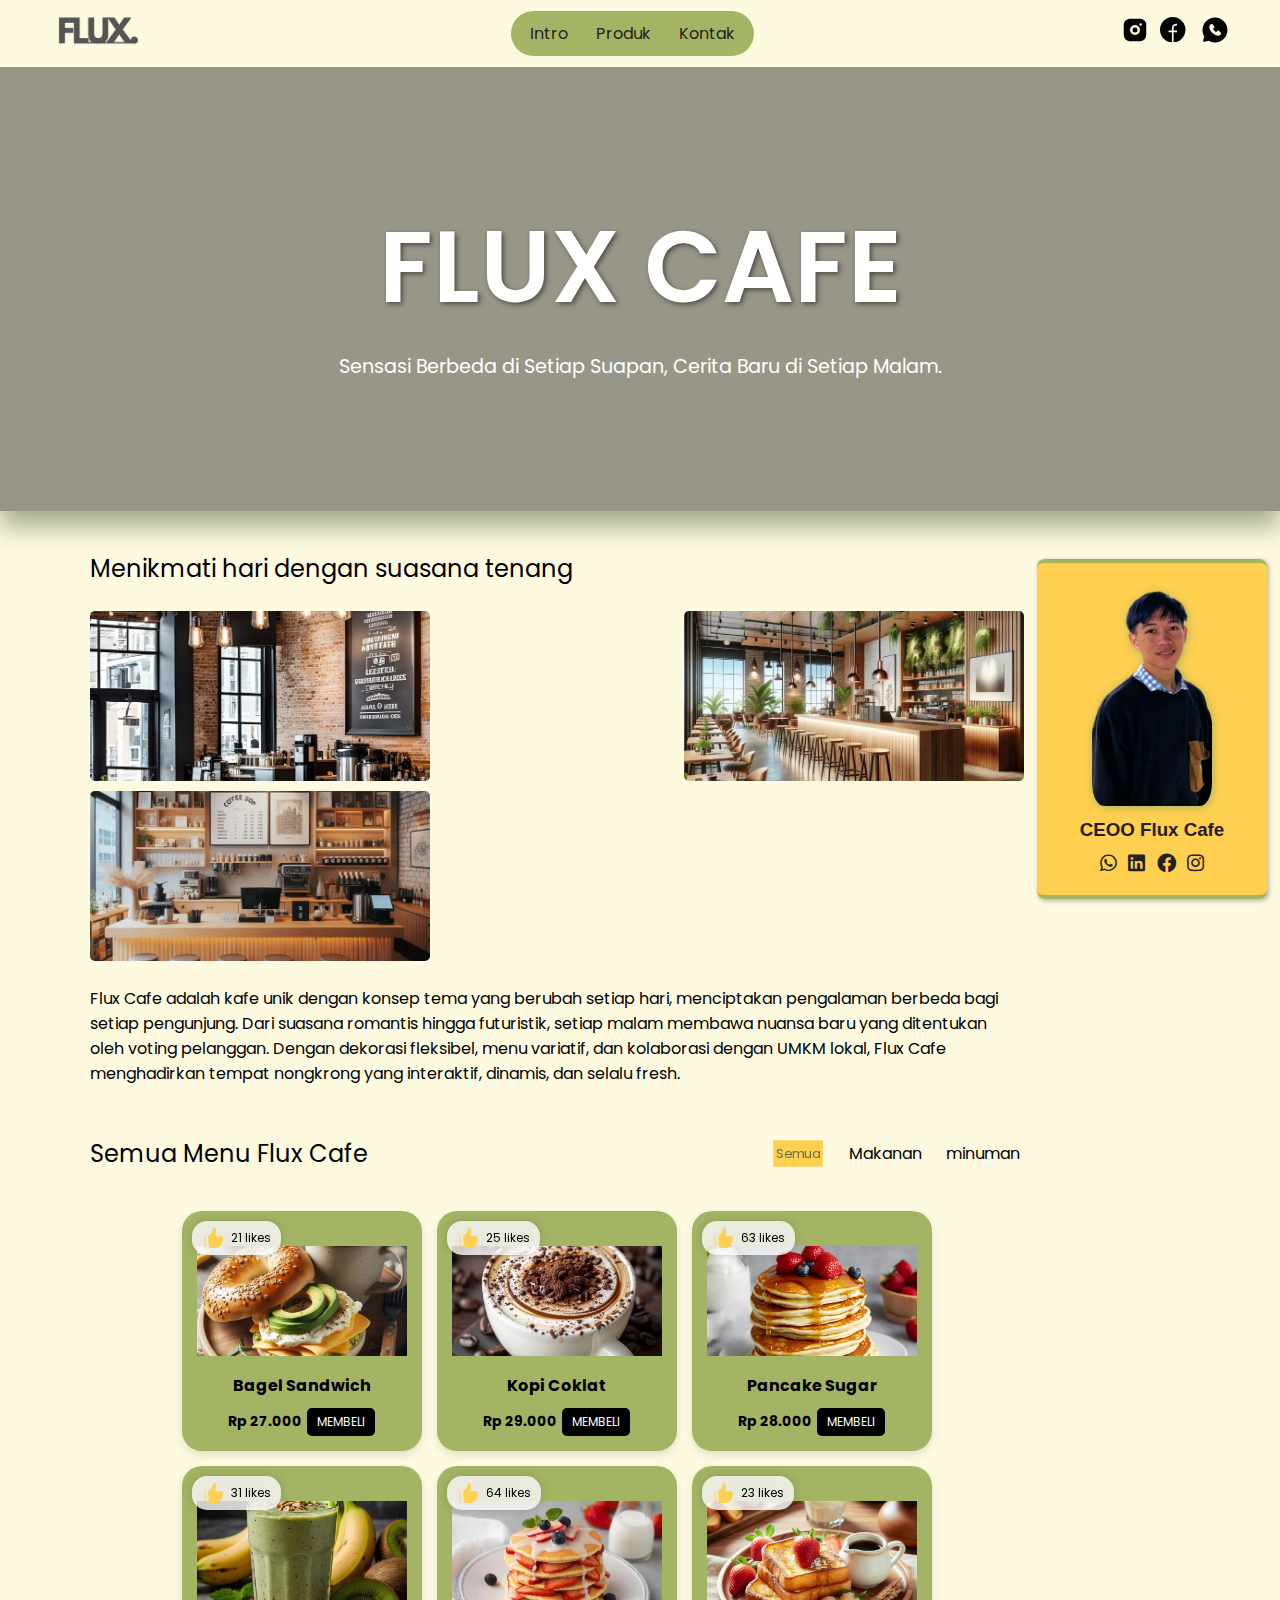
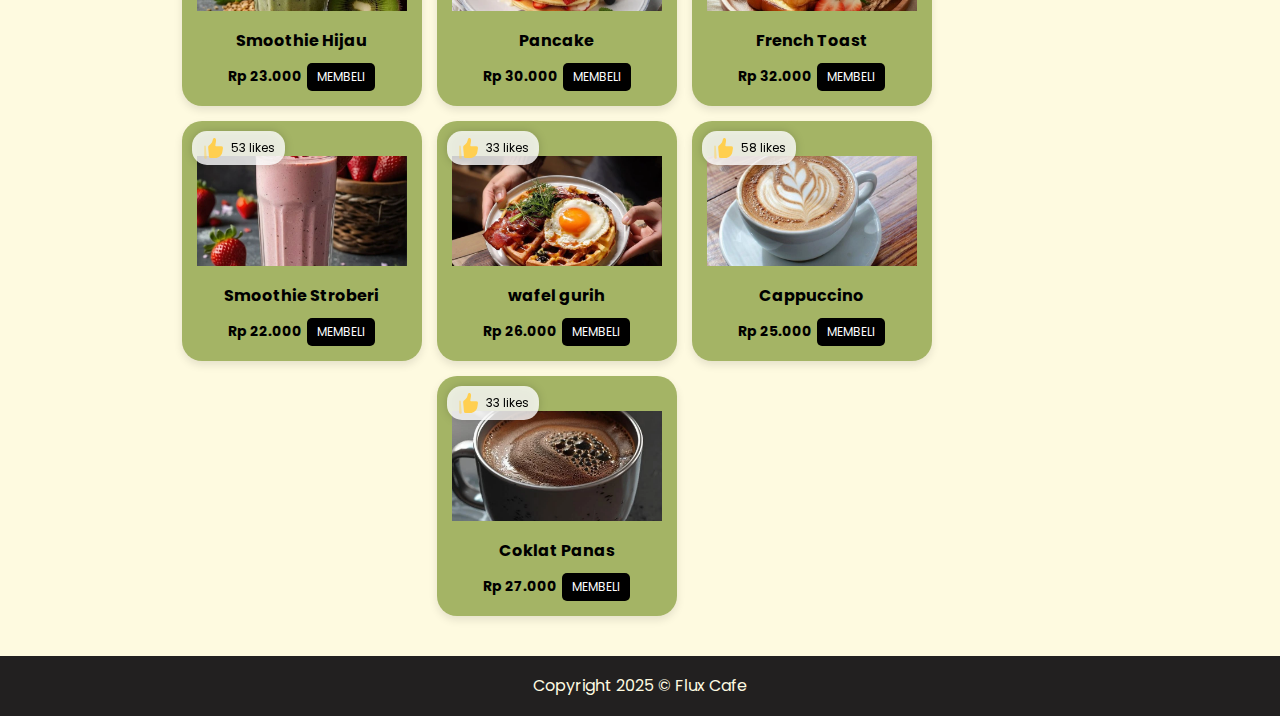
==== commit c9d282fd: "maintanance: melakukan pengelolaan kode biar memudahkan pembaca dan penerus kode program jika ingin " ====
--- a/index.html
+++ b/index.html
@@ -1,6 +1,5 @@
 <!DOCTYPE html>
 <html lang="en">
-
 <head>
 	<meta charset="UTF-8">
 	<meta name="viewport" content="width=device-width, initial-scale=1.0">
@@ -14,24 +13,23 @@
 		href="https://fonts.googleapis.com/css2?family=Inter:ital,opsz,wght@0,14..32,100..900;1,14..32,100..900&family=Noto+Sans:ital,wght@0,100..900;1,100..900&family=Poppins:wght@300;400;600&display=swap"
 		rel="stylesheet">
 	<!-- icon -->
+	<link rel="icon" type="image/png" href="assets/img/icon-flux.png">
 	<!-- CDN -->
 	<link rel="stylesheet" href="https://cdnjs.cloudflare.com/ajax/libs/font-awesome/5.15.4/css/all.min.css"
 		integrity="sha512-1ycn6IcaQQ40/MKBW2W4Rhis/DbILU74C1vSrLJxCq57o941Ym01SwNsOMqvEBFlcgUa6xLiPY/NS5R+E6ztJQ=="
 		crossorigin="anonymous" referrerpolicy="no-referrer">
 </head>
-
 <body>
 	<header>
 		<div class="logo">
 			<img src="assets/img/icon-flux.png" alt="Flux Logo">
 		</div>
-
 		<nav>
 			<ul class="nav-links">
-				<li><a href="#intro">Intro</a>
+				<li><a href="#background">Intro</a>
 				</li>
 				<li><a href="#produk">Produk</a></li>
-				<li><a href="#produk">Kontak</a></li>
+				<li><a href="#kontak">Kontak</a></li>
 			</ul>
 		</nav>
 		<div class="social-media">
@@ -66,21 +64,18 @@
 		</div>
 		<!-- checked -->
 		<!-- <label for="menu-hamburger"> -->
-
-
 		<div id="menu-hamburger" class="hamburger">
 			<span></span>
 			<span></span>
 			<span></span>
 			<span></span>
 		</div>
-
 	</header>
 	<div class="sidebar" id="sidebar">
 		<ul>
-			<li><a href="#">Info</a></li>
-			<li><a href="#">Produk</a></li>
-			<li><a href="#">Kontak</a></li>
+			<li><a href="#background">Info</a></li>
+			<li><a href="#produk">Produk</a></li>
+			<li><a href="#kontak">Kontak</a></li>
 		</ul>
 	</div>
 	<div class="background">
@@ -91,24 +86,22 @@
 	</div>
 	<main>
 		<section class="about-cafe">
-			<div class="about-text">
+			<div class="about-text" id="background">
 				<h2>Menikmati hari dengan suasana tenang</h2>
 				<!-- <hr> -->
 			</div>
-
 			<div class="about-images">
 				<figure class="image-box">
-					<img src="/assets/img/cafe/641bdd769d71641649d7f9b289ea0843.webp" width="100%" alt="Suasana Cafe">
+					<img src="/assets/img/cafe/meja-customer.webp" width="100%" alt="Suasana Cafe">
 				</figure>
 				<figure class="image-box">
-					<img src="/assets/img/cafe/641bdd769d71641649d7f9b289ea0843.webp" width="100%" alt="Menu Andalan">
+					<img src="/assets/img/cafe/ruangan-dalam.webp" width="100%" alt="Menu Andalan">
 				</figure>
 				<figure class="image-box">
-					<img src="/assets/img/cafe/641bdd769d71641649d7f9b289ea0843.webp" width="100%"
+					<img src="/assets/img/cafe/meja-kasir.webp" width="100%"
 						alt="Pengalaman Unik">
 				</figure>
 			</div>
-
 			<article>
 				<p>
 					<strong>Flux Cafe</strong> adalah kafe unik dengan konsep tema yang berubah setiap hari, menciptakan
@@ -119,9 +112,8 @@
 				</p>
 			</article>
 		</section>
-		<section class="menu-flux">
+		<section class="menu-flux" id="produk">
 			<!-- <h2>Menikmati hari dengan suasana tenang</h2> -->
-
 			<article class="menu-flux-link">
 				<h2>Semua Menu Flux Cafe</h2>
 				<ul>
@@ -137,13 +129,7 @@
 				</ul>
 			</article>
 			<div class="menu-card">
-
-
-			
-
 			</div>
-
-
 		</section>
 	</main>
 	<aside id="kontak">
@@ -169,47 +155,4 @@
 	</footer>
 	<script src="assets/js/script.js"></script>
 </body>
-
-
-</html>
-
-	<!-- <div class="product-card">
-							<div class="like-badge">
-								<svg xmlns="http://www.w3.org/2000/svg" width="24" height="24" viewBox="0 0 24 24"><path fill="#FFCF50" d="m20.27 16.265l.705-4.08a1.666 1.666 0 0 0-1.64-1.95h-5.182a.833.833 0 0 1-.821-.969l.663-4.045a4.8 4.8 0 0 0-.09-1.973a1.64 1.64 0 0 0-1.093-1.137l-.145-.047a1.35 1.35 0 0 0-.993.068c-.34.164-.588.463-.68.818l-.476 1.834a7.6 7.6 0 0 1-.656 1.679c-.416.777-1.058 1.4-1.725 1.975l-1.44 1.24a1.67 1.67 0 0 0-.572 1.406l.813 9.393A1.666 1.666 0 0 0 8.596 22h4.649c3.481 0 6.452-2.426 7.024-5.735"/><path fill="#FFCF50" fill-rule="evenodd" d="M2.968 9.485a.75.75 0 0 1 .78.685l.97 11.236a1.237 1.237 0 1 1-2.468.107V10.234a.75.75 0 0 1 .718-.749" clip-rule="evenodd" opacity="0.5"/></svg> 30 likes
-							</div>
-							<figure class="product-image">
-								<img src="/assets/img/cafe/641bdd769d71641649d7f9b289ea0843.webp" alt="Lavender Shake">
-							</figure>
-							<h3 class="product-title">Lavender Shake</h3>
-							<p class="product-price">$20.00 <button class="buy-btn">BUY NOW</button></p>
-						</div>
-						<div class="product-card">
-							<div class="like-badge">
-								<svg xmlns="http://www.w3.org/2000/svg" width="24" height="24" viewBox="0 0 24 24"><path fill="#FFCF50" d="m20.27 16.265l.705-4.08a1.666 1.666 0 0 0-1.64-1.95h-5.182a.833.833 0 0 1-.821-.969l.663-4.045a4.8 4.8 0 0 0-.09-1.973a1.64 1.64 0 0 0-1.093-1.137l-.145-.047a1.35 1.35 0 0 0-.993.068c-.34.164-.588.463-.68.818l-.476 1.834a7.6 7.6 0 0 1-.656 1.679c-.416.777-1.058 1.4-1.725 1.975l-1.44 1.24a1.67 1.67 0 0 0-.572 1.406l.813 9.393A1.666 1.666 0 0 0 8.596 22h4.649c3.481 0 6.452-2.426 7.024-5.735"/><path fill="#FFCF50" fill-rule="evenodd" d="M2.968 9.485a.75.75 0 0 1 .78.685l.97 11.236a1.237 1.237 0 1 1-2.468.107V10.234a.75.75 0 0 1 .718-.749" clip-rule="evenodd" opacity="0.5"/></svg> 30 likes
-							</div>
-							<figure class="product-image">
-								<img src="/assets/img/cafe/641bdd769d71641649d7f9b289ea0843.webp" alt="Lavender Shake">
-							</figure>
-							<h3 class="product-title">Lavender Shake</h3>
-							<p class="product-price">$20.00 <button class="buy-btn">BUY NOW</button></p>
-						</div>
-						<div class="product-card">
-							<div class="like-badge">
-								<svg xmlns="http://www.w3.org/2000/svg" width="24" height="24" viewBox="0 0 24 24"><path fill="#FFCF50" d="m20.27 16.265l.705-4.08a1.666 1.666 0 0 0-1.64-1.95h-5.182a.833.833 0 0 1-.821-.969l.663-4.045a4.8 4.8 0 0 0-.09-1.973a1.64 1.64 0 0 0-1.093-1.137l-.145-.047a1.35 1.35 0 0 0-.993.068c-.34.164-.588.463-.68.818l-.476 1.834a7.6 7.6 0 0 1-.656 1.679c-.416.777-1.058 1.4-1.725 1.975l-1.44 1.24a1.67 1.67 0 0 0-.572 1.406l.813 9.393A1.666 1.666 0 0 0 8.596 22h4.649c3.481 0 6.452-2.426 7.024-5.735"/><path fill="#FFCF50" fill-rule="evenodd" d="M2.968 9.485a.75.75 0 0 1 .78.685l.97 11.236a1.237 1.237 0 1 1-2.468.107V10.234a.75.75 0 0 1 .718-.749" clip-rule="evenodd" opacity="0.5"/></svg> 30 likes
-							</div>
-							<figure class="product-image">
-								<img src="/assets/img/cafe/641bdd769d71641649d7f9b289ea0843.webp" alt="Lavender Shake">
-							</figure>
-							<h3 class="product-title">Lavender Shake</h3>
-							<p class="product-price">$20.00 <button class="buy-btn">BUY NOW</button></p>
-						</div>
-						<div class="product-card">
-							<div class="like-badge">
-								<svg xmlns="http://www.w3.org/2000/svg" width="24" height="24" viewBox="0 0 24 24"><path fill="#FFCF50" d="m20.27 16.265l.705-4.08a1.666 1.666 0 0 0-1.64-1.95h-5.182a.833.833 0 0 1-.821-.969l.663-4.045a4.8 4.8 0 0 0-.09-1.973a1.64 1.64 0 0 0-1.093-1.137l-.145-.047a1.35 1.35 0 0 0-.993.068c-.34.164-.588.463-.68.818l-.476 1.834a7.6 7.6 0 0 1-.656 1.679c-.416.777-1.058 1.4-1.725 1.975l-1.44 1.24a1.67 1.67 0 0 0-.572 1.406l.813 9.393A1.666 1.666 0 0 0 8.596 22h4.649c3.481 0 6.452-2.426 7.024-5.735"/><path fill="#FFCF50" fill-rule="evenodd" d="M2.968 9.485a.75.75 0 0 1 .78.685l.97 11.236a1.237 1.237 0 1 1-2.468.107V10.234a.75.75 0 0 1 .718-.749" clip-rule="evenodd" opacity="0.5"/></svg> 30 likes
-							</div>
-							<figure class="product-image">
-								<img src="/assets/img/cafe/641bdd769d71641649d7f9b289ea0843.webp" alt="Lavender Shake">
-							</figure>
-							<h3 class="product-title">Lavender Shake</h3>
-							<p class="product-price">$20.00 <button class="buy-btn">BUY NOW</button></p>
-						</div> -->+</html>--- a/assets/css/style.css
+++ b/assets/css/style.css
@@ -1,24 +1,7 @@
 
-
-/* font */
-.poppins-light {
-	font-family: 'Poppins', serif;
-	font-weight: 300;
-	font-style: normal;
-}
-
-.poppins-regular {
-	font-family: 'Poppins', serif;
-	font-weight: 400;
-	font-style: normal;
-}
-
-.poppins-semibold {
-	font-family: 'Poppins', serif;
-	font-weight: 600;
-	font-style: normal;
-}
-/* end font */
+html {
+	scroll-behavior: smooth;
+}
 
 * {
 	margin: 0;
@@ -29,12 +12,7 @@
 	font-style: normal;
 }
 
-h1 {
-	font-family: 'Poppins', serif;
-	font-weight: 600;
-	font-style: normal;
-}
-
+/* deklarasi warna */
 :root {
 	--primary: #a4b465;
 	--secondary: #ffcf50;
@@ -42,6 +20,43 @@
 	--heading: #626f47;
 	--background: #fefae0;
 }
+/* end deklarasi warna */
+
+/* font */
+.poppins-light {
+	font-family: 'Poppins', serif;
+	font-weight: 300;
+	font-style: normal;
+}
+
+.poppins-regular {
+	font-family: 'Poppins', serif;
+	font-weight: 400;
+	font-style: normal;
+}
+
+.poppins-semibold {
+	font-family: 'Poppins', serif;
+	font-weight: 600;
+	font-style: normal;
+}
+/* end font */
+/* selection */
+::selection {
+	background: var(--heading); 
+	color: var(--secondary); 
+	padding: 5px;
+}
+
+/* end selection */
+
+h1 {
+	font-family: 'Poppins', serif;
+	font-weight: 600;
+	font-style: normal;
+}
+
+
 body {
 	font-family: Arial, sans-serif;
 	background-color: var(--background);
@@ -256,8 +271,8 @@
 .about-animation {
     background-color: #ffcf50;
     color: #626f47;
-    transform: scale(0.8); /* Awalnya lebih kecil */
-    animation: fadeScaleIn 0.6s ease-in forwards; /* Menjalankan animasi */
+    transform: scale(0.8);
+    animation: fadeScaleIn 0.6s ease-in forwards; 
 }
 
 @keyframes fadeScaleIn {
@@ -334,6 +349,7 @@
 	width: 340px;
 	height: 170px;
 	overflow: clip;
+	border-radius: 5px;
 }
 img {
 	width: 100%; /* Sesuaikan dengan kebutuhan */
@@ -358,7 +374,10 @@
 	align-items: center;
 	cursor: pointer;
 }
-
+main section.menu-flux .menu-flux-link ul li:hover {
+	background-color: #ffcf50;
+    color: #626f47;
+}
 main section.menu-flux article {
 	width: 100%;
 	display: flex;
@@ -483,7 +502,7 @@
 /* --- Aside Profile --- */
 aside#kontak {
 	width: 230px;
-	height: 320px;
+	height: 340px;
 	background-color: var(--secondary); /* Background mengikuti secondary */
 	padding: 0.7rem;
 	border-top: 4px solid var(--primary);
@@ -512,8 +531,8 @@
 /* --- Nama Posisi --- */
 aside#kontak h3 {
 	font-family: 'Urbanist', sans-serif;
-	font-size: 0.9rem;
-	color: var(--heading);
+	font-size: 1.2	rem;
+	color: var(--text);
 	margin-top: 0.8rem;
 	font-weight: bold;
 	text-align: center;
@@ -667,8 +686,8 @@
 	}
 
 	aside#kontak {
-		width: 200px;
-		height: auto;
+		width: 270px;
+		height: 330px;
 		padding: 10px;
 	}
 }
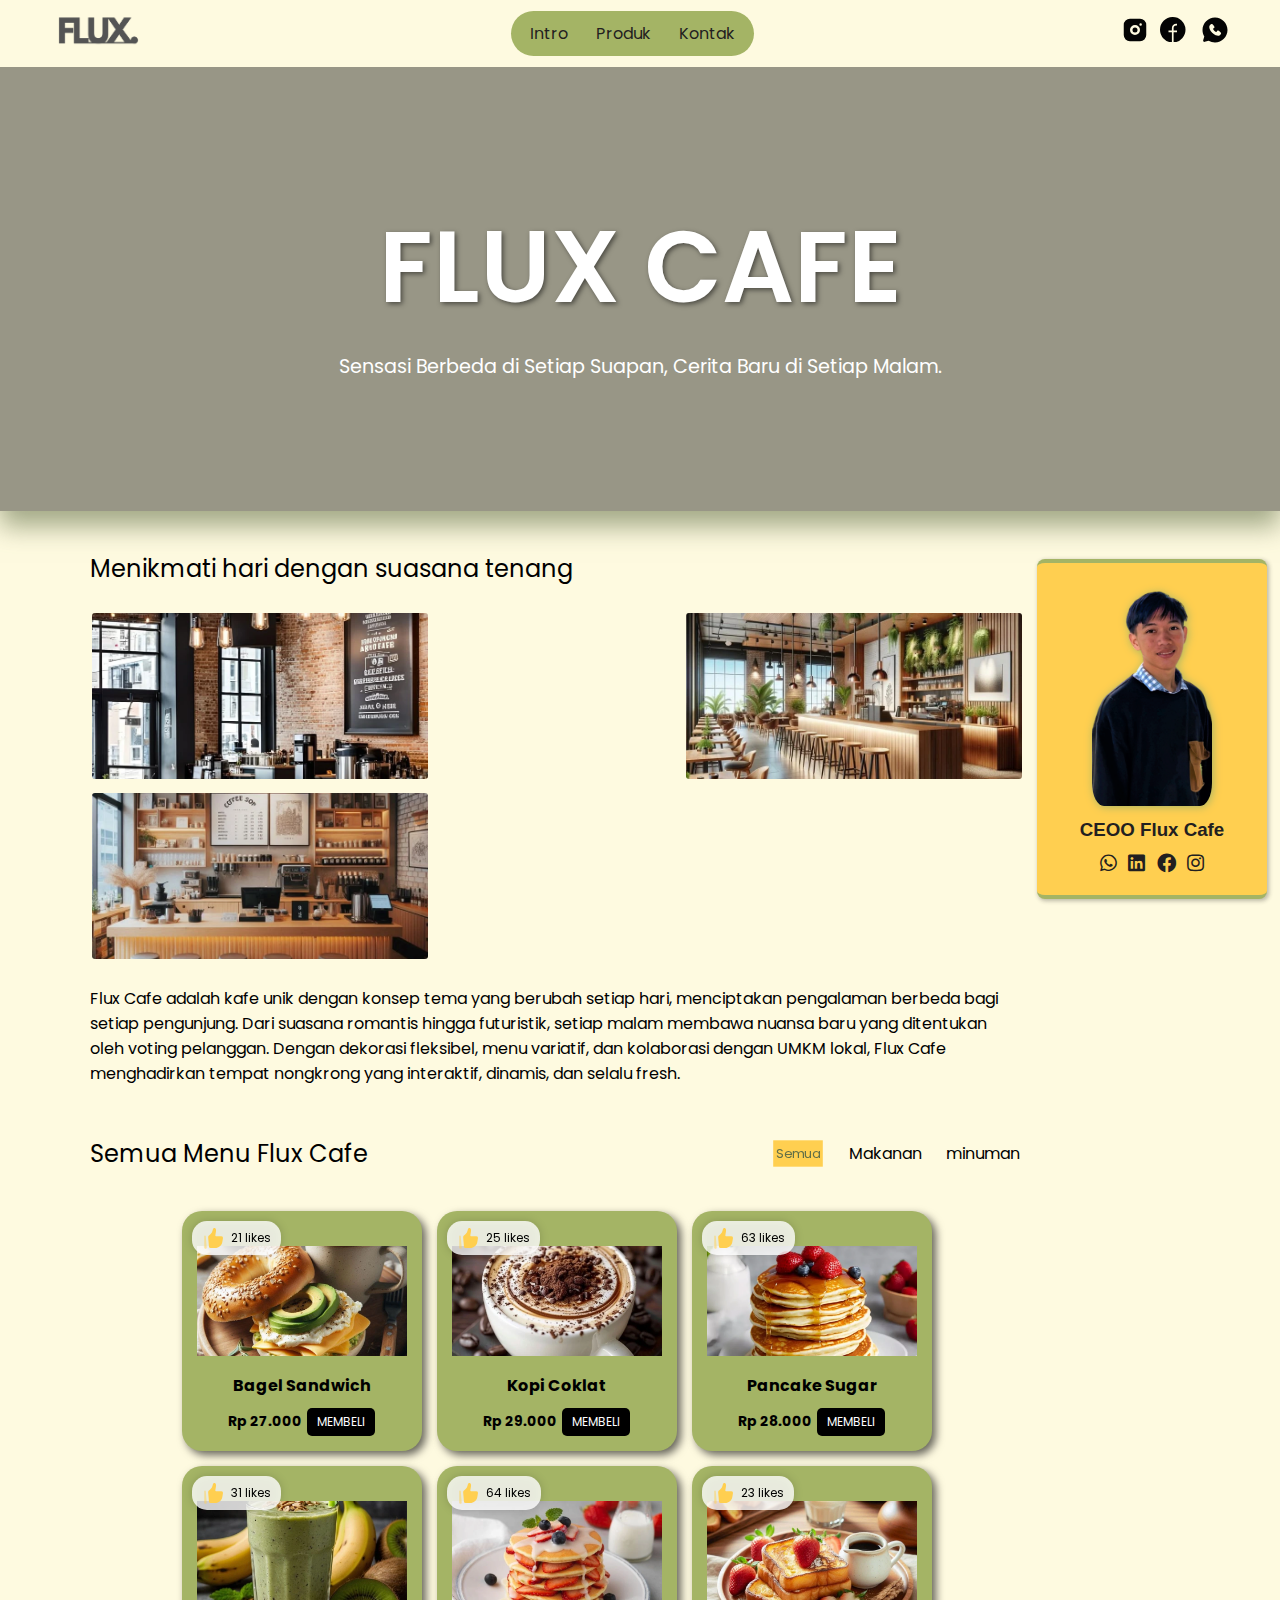
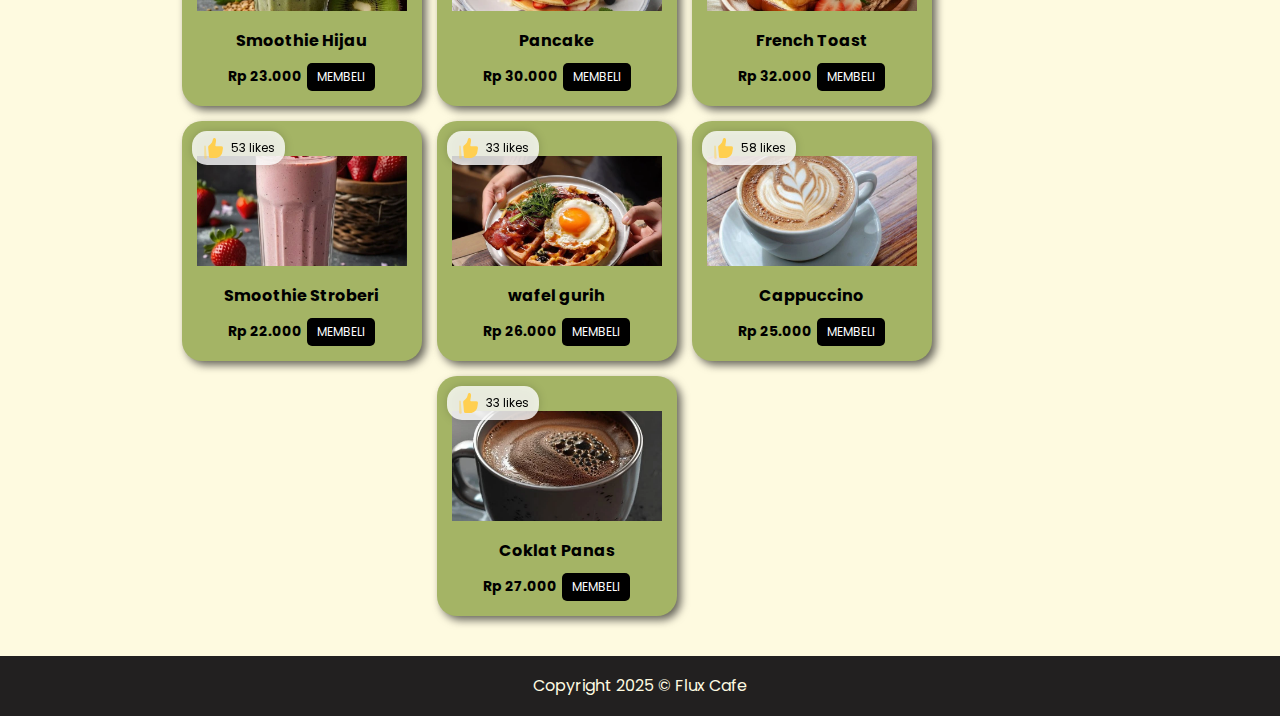
==== commit 1ed510db: "revisi: mengubah agar memiliki semantic element yang baik" ====
--- a/index.html
+++ b/index.html
@@ -71,20 +71,21 @@
 			<span></span>
 		</div>
 	</header>
-	<div class="sidebar" id="sidebar">
+	<nav class="nav-mobile" id="nav-mobile">
 		<ul>
 			<li><a href="#background">Info</a></li>
 			<li><a href="#produk">Produk</a></li>
 			<li><a href="#kontak">Kontak</a></li>
 		</ul>
-	</div>
-	<div class="background">
+	</nav>
+	<article class="background">
 		<div class="content">
 			<h1>FLUX CAFE</h1>
 			<p class="">Sensasi Berbeda di Setiap Suapan, Cerita Baru di Setiap Malam.</p>
 		</div>
-	</div>
+	</article>
 	<main>
+		
 		<section class="about-cafe">
 			<div class="about-text" id="background">
 				<h2>Menikmati hari dengan suasana tenang</h2>
--- a/assets/css/style.css
+++ b/assets/css/style.css
@@ -138,7 +138,7 @@
 	width: 90%;
 }
 .hamburger:hover span {
-	background-color: #2563eb;
+	background-color: var(--heading);
 }
 
 /* class rotate humberger */
@@ -150,9 +150,9 @@
 }
 /* end rotate humberger */
 
-/* sidebar mobile */
-
-.sidebar {
+/* nav-mobile mobile */
+
+.nav-mobile {
 	position: fixed;
 	top: 66px;
 	right: -66px;
@@ -166,21 +166,21 @@
 	display: none; 
 	animation: fadeInRight 0.5s ease-in-out;
 }
-.sidebar ul {
+.nav-mobile ul {
 	list-style: none;
 	margin-top: 20px;
 }
 
-.sidebar ul li {
+.nav-mobile ul li {
 	margin: 15px 0;
 }
 
-.sidebar ul li a {
+.nav-mobile ul li a {
 	text-decoration: none;
 	color: var(--text);
 	font-size: 19px;
 }
-/* end sidebar mobile */
+/* end nav-mobile mobile */
 .social-media {
 	display: flex;
 	gap: 10px;
@@ -350,12 +350,24 @@
 	height: 170px;
 	overflow: clip;
 	border-radius: 5px;
+	
+	border:2px solid rgba(0, 0,0,0);
+}
+section.about-cafe figure:hover {
+	border: 2px solid var(--secondary);
+	transition: all 0.3s ease-in-out;
+}
+section.about-cafe figure:hover img {
+	transform: scale(1.3);
+	transition: all 0.3s ease-out;
+	
+	
 }
 img {
 	width: 100%; /* Sesuaikan dengan kebutuhan */
 	height: 100%;
 	object-fit: cover;
-	object-position: center;
+	object-podetion: center;
 }
 
 /* h2 {
@@ -426,7 +438,7 @@
 	border-radius: 20px;
 	padding: 15px;
 	text-align: center;
-	box-shadow: 0 4px 8px rgba(0, 0, 0, 0.1);
+	box-shadow: 4px 4px 8px rgba(0, 0, 0, 0.6);
 	position: relative;
 	font-family: Arial, sans-serif;
 }
@@ -488,7 +500,7 @@
 	background: #444;
 }
 
-/* aside */
+/* aee */
 /* --- Aside Profile --- */
 /* --- Variabel Warna --- */
 :root {
@@ -499,7 +511,7 @@
 	--background: #fefae0;
 }
 
-/* --- Aside Profile --- */
+/* --- aside Profile --- */
 aside#kontak {
 	width: 230px;
 	height: 340px;
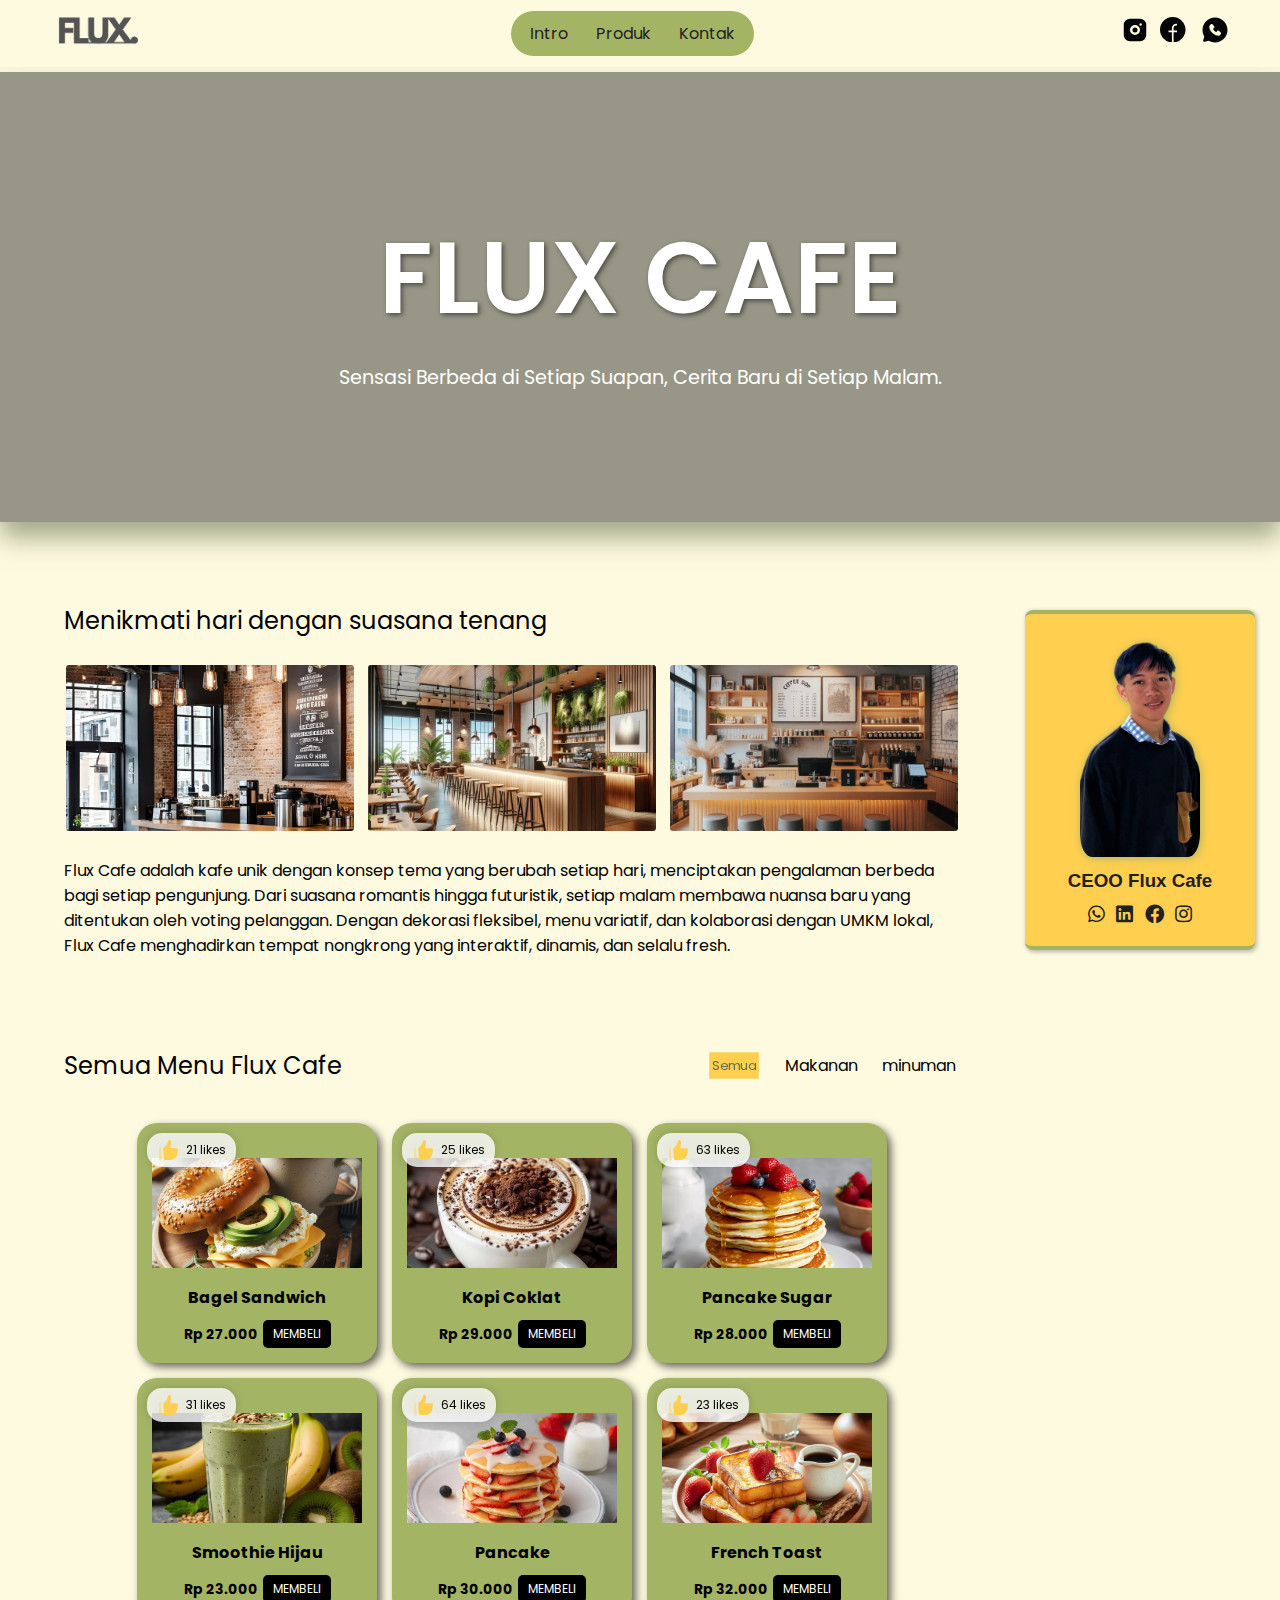
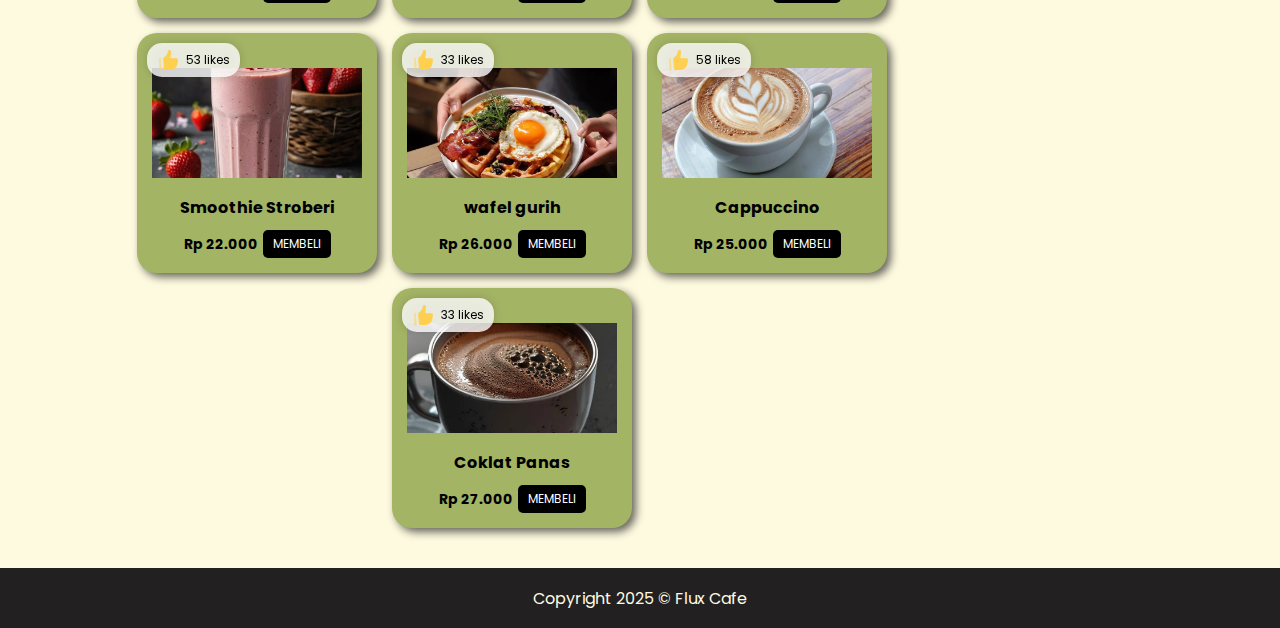
==== commit 30e4b1f9: "revisi: memperbaiki semantic element" ====
--- a/index.html
+++ b/index.html
@@ -28,6 +28,13 @@
 			<ul class="nav-links">
 				<li><a href="#background">Intro</a>
 				</li>
+				<li><a href="#produk">Produk</a></li>
+				<li><a href="#kontak">Kontak</a></li>
+			</ul>
+		</nav>
+		<nav class="nav-mobile" id="nav-mobile">
+			<ul>
+				<li><a href="#background">Info</a></li>
 				<li><a href="#produk">Produk</a></li>
 				<li><a href="#kontak">Kontak</a></li>
 			</ul>
@@ -71,20 +78,15 @@
 			<span></span>
 		</div>
 	</header>
-	<nav class="nav-mobile" id="nav-mobile">
-		<ul>
-			<li><a href="#background">Info</a></li>
-			<li><a href="#produk">Produk</a></li>
-			<li><a href="#kontak">Kontak</a></li>
-		</ul>
-	</nav>
-	<article class="background">
-		<div class="content">
-			<h1>FLUX CAFE</h1>
-			<p class="">Sensasi Berbeda di Setiap Suapan, Cerita Baru di Setiap Malam.</p>
-		</div>
-	</article>
+	
+	
 	<main>
+		<article class="background">
+			<div class="content">
+				<h1>FLUX CAFE</h1>
+				<p class="">Sensasi Berbeda di Setiap Suapan, Cerita Baru di Setiap Malam.</p>
+			</div>
+		</article>
 		
 		<section class="about-cafe">
 			<div class="about-text" id="background">
@@ -132,25 +134,26 @@
 			<div class="menu-card">
 			</div>
 		</section>
+		<aside id="kontak">
+			<div class="profile">
+				<img src="assets/img/profile.png" width="150px" alt="mkeyzxi">
+				<!-- <img src="assets/img/icon-flux.png" width="150px" alt="mkeyzxi"> -->
+				<h3>CEOO Flux Cafe</h3>
+				<div class="kontak">
+					<ul>
+						<li><a href="https://wa.me/085342181132" target="_blank"><i class="fab fa-whatsapp"></i></a></li>
+						<li><a href="https://www.linkedin.com/in/makbul-n-ab30a4280/" target="_blank"><i
+									class="fab fa-linkedin"></i></a></li>
+						<li><a href="https://www.facebook.com/profile.php?id=100008627230468" target="_blank"><i
+									class="fab fa-facebook"></i></a></li>
+						<li><a href="https://www.instagram.com/mkeyzxi/" target="_blank"><i
+									class="fab fa-instagram"></i></a></li>
+					</ul>
+				</div>
+			</div>
+		</aside>
 	</main>
-	<aside id="kontak">
-		<div class="profile">
-			<img src="assets/img/profile.png" width="150px" alt="mkeyzxi">
-			<!-- <img src="assets/img/icon-flux.png" width="150px" alt="mkeyzxi"> -->
-			<h3>CEOO Flux Cafe</h3>
-			<div class="kontak">
-				<ul>
-					<li><a href="https://wa.me/085342181132" target="_blank"><i class="fab fa-whatsapp"></i></a></li>
-					<li><a href="https://www.linkedin.com/in/makbul-n-ab30a4280/" target="_blank"><i
-								class="fab fa-linkedin"></i></a></li>
-					<li><a href="https://www.facebook.com/profile.php?id=100008627230468" target="_blank"><i
-								class="fab fa-facebook"></i></a></li>
-					<li><a href="https://www.instagram.com/mkeyzxi/" target="_blank"><i
-								class="fab fa-instagram"></i></a></li>
-				</ul>
-			</div>
-		</div>
-	</aside>
+	
 	<footer>
 		<p>Copyright 2025 &copy; Flux Cafe</p>
 	</footer>
--- a/assets/css/style.css
+++ b/assets/css/style.css
@@ -211,7 +211,7 @@
 	text-align: center;
 	overflow: hidden;
 	box-shadow: 0px 15px 25px rgba(98, 111, 71, 0.6);
-	margin-top: 3.8rem;
+	margin-top: 2rem;
 }
 
 /* Overlay effect */
@@ -299,21 +299,26 @@
 }
 
 main {
-	width: 80%;
+	width: 100vw;
 	/* background-color: red !important; */
 	display: flex;
-	flex-direction: column;
+	/* flex-direction: column; */
+	flex-wrap: wrap;
 	justify-items: center;
 	align-items: center;
 	gap: 40px;
 	padding-top: 2.5rem;
 	padding-bottom: 2.5rem;
-	padding-left: 7%;
+	/* padding: 2.5rem 4rem; */
+	/* padding-left: 7%; */
+	display: flex;
+	/* flex-direction: row; */
 }
 /* about-cafe */
 
 section.about-cafe {
-	width: 100%;
+	width:75%;
+	padding-left: 4rem;
 
 	/* color: red; */
 
@@ -333,7 +338,6 @@
 	border: none;
 	margin: 0 10px;
 	display: flex;
-	color: black;
 }
 /* end about cafe */
 
@@ -343,7 +347,7 @@
 	gap: 10px;
 	justify-content: space-between;
 	align-items: center;
-	flex-wrap: wrap;
+	/* flex-wrap: wrap; */
 }
 section.about-cafe figure {
 	width: 340px;
@@ -367,7 +371,7 @@
 	width: 100%; /* Sesuaikan dengan kebutuhan */
 	height: 100%;
 	object-fit: cover;
-	object-podetion: center;
+	object-position: center;
 }
 
 /* h2 {
@@ -375,11 +379,13 @@
 } */
 
 main section.menu-flux {
-	width: 100%;
+	width:75%;
+	padding-left: 4rem;
 	display: flex;
 	flex-direction: column;
 	justify-items: center;
 	align-items: center;
+	order: 3;
 }
 main section.menu-flux .menu-flux-link {
 	justify-content: space-between;
@@ -521,6 +527,7 @@
 	border-bottom: 4px solid var(--primary);
 	border-radius: 8px;
 	margin: 3rem auto;
+	order: 2;
 
 	position: relative;
 	box-shadow: 1.5px 1.5px 4px rgba(34, 32, 32, 0.3);
@@ -614,13 +621,25 @@
 	header .social-media .media {
 		display: none;
 	}
+	main section.menu-flux {
+		/* padding: 1rem 3rem !important; */
+	}
+	main .about-cafe {
+		padding: 0 2rem ;
+		width: 100vw;
+	}
 	main section.menu-flux .menu-flux-link {
 		justify-content: center;
 		align-items: center;
+		gap: 5px;
+		flex-direction: column;
 	}
 	main {
-		width: 100%;
+		width: 100vw;
 		/* padding: 10px 5px; */
+		padding: 0px !important;
+		margin: 0px;
+		/* margin-top: 1rem; */
 	}
 	main section.menu-flux .menu-card {
 		/* padding: 5px 5px; */
@@ -628,15 +647,16 @@
 		justify-content: center;
 		align-items: center;
 		flex: wrap;
-		/* background: red; */
+		/* width: 100% !important; */
+		width: 100%;
 	}
 	
 	.nav-links {
 		display: none;
 	}
 	main section.menu-flux .menu-card .product-card {
-		width: 160px;
-		padding: 10px 0;
+		/* width: 130px; */
+		/* padding: 10px 0; */
 	}
 
 	main section.menu-flux ul {
@@ -659,6 +679,11 @@
 	}
 	.product-info{
 		flex-direction: column;
+	}
+	main section.menu-flux {
+		width: 100vw;
+		padding: 0;
+		order: 2;
 	}
 	
 }
@@ -668,22 +693,26 @@
 		width: 100%;
 		padding-inline: 20px;
 	}
-
+	
 	
 
 	section.about-cafe {
 		align-items: center;
 		text-align: center;
+		width: 100%;
 	}
 
 	section.about-cafe .about-images {
-		gap: 15px;
+		width: 100%;
 	}
 
 	section.about-cafe figure {
 		flex: 1;
 	}
-
+	main section.menu-flux {
+		width: 100%;
+		order: 2;
+	}
 	main section.menu-flux ul {
 		flex-wrap: wrap;
 		justify-content: center;
@@ -694,12 +723,16 @@
 	}
 
 	.product-card {
-		width: 180px;
+		width: 180px !important;
+		padding: 5px;
 	}
 
 	aside#kontak {
 		width: 270px;
 		height: 330px;
 		padding: 10px;
-	}
-}
+		order: 3;
+		padding-left: 0px;
+	}
+
+}
